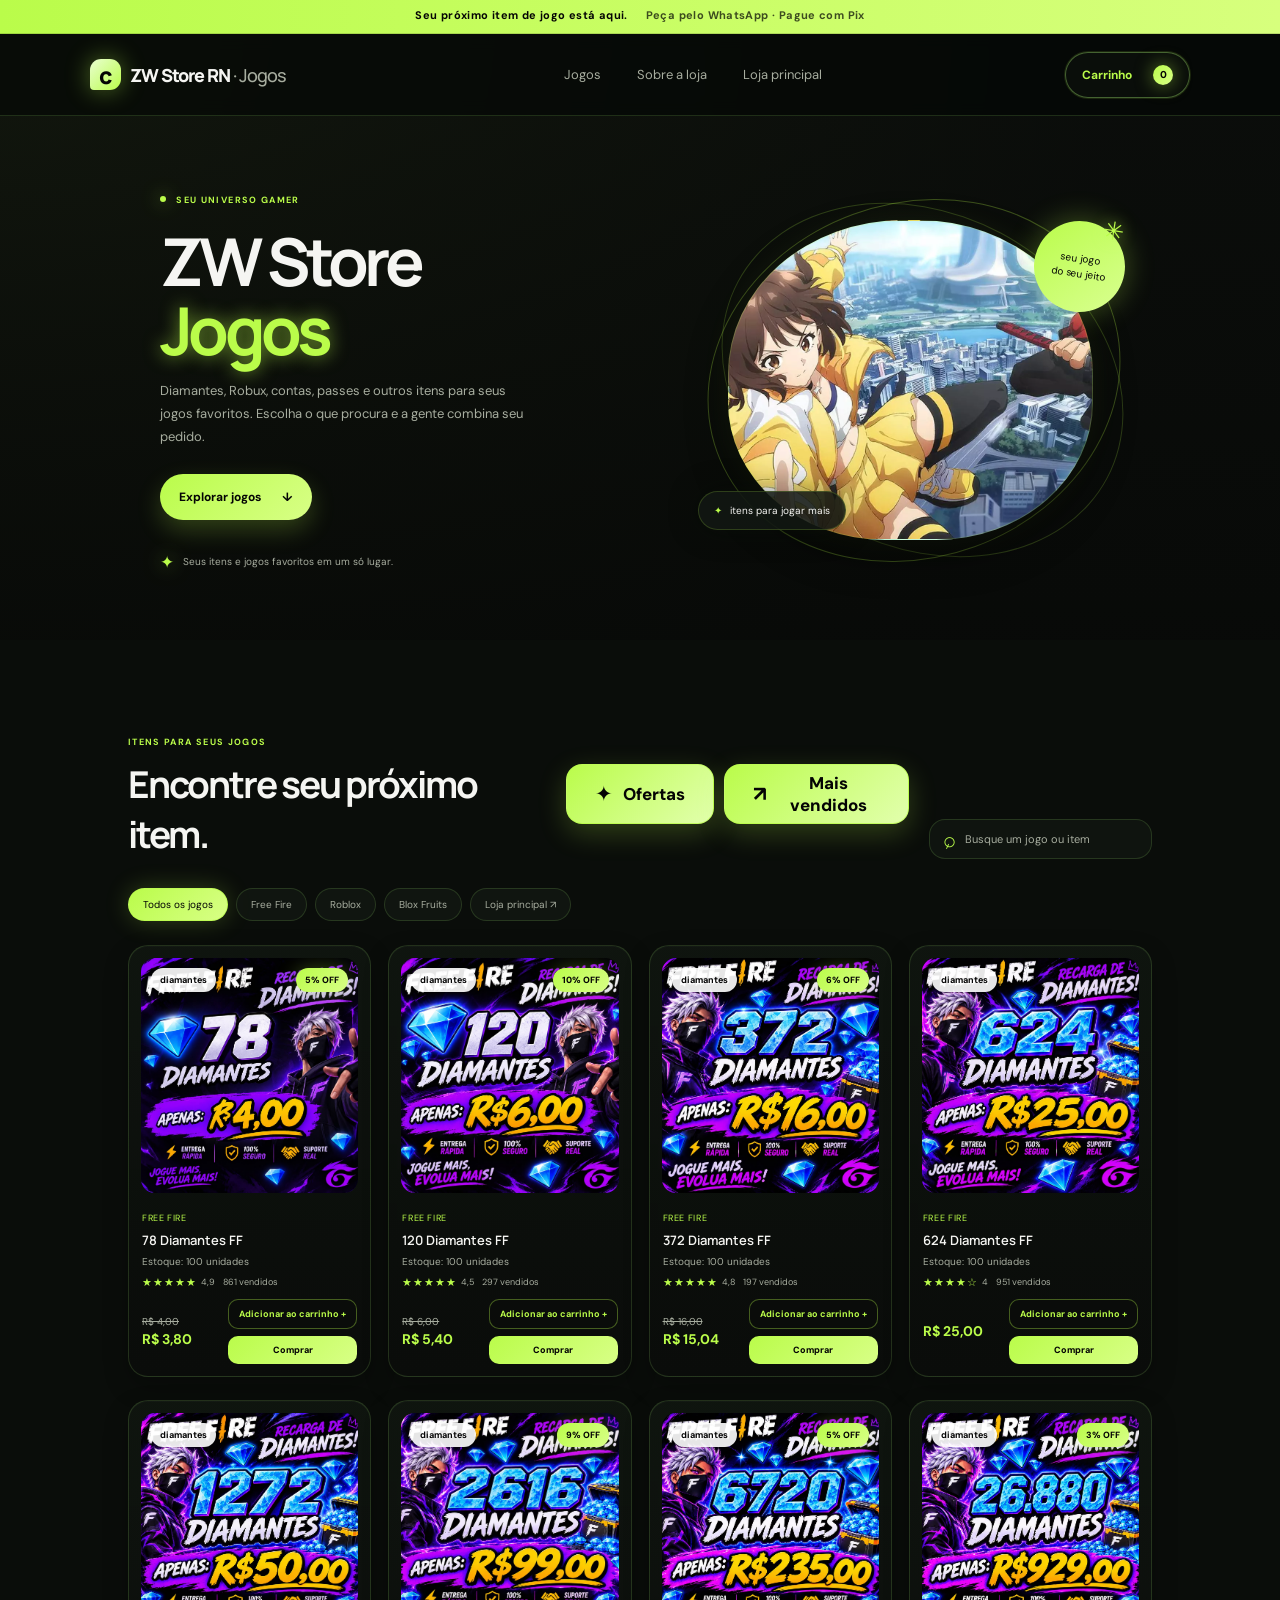
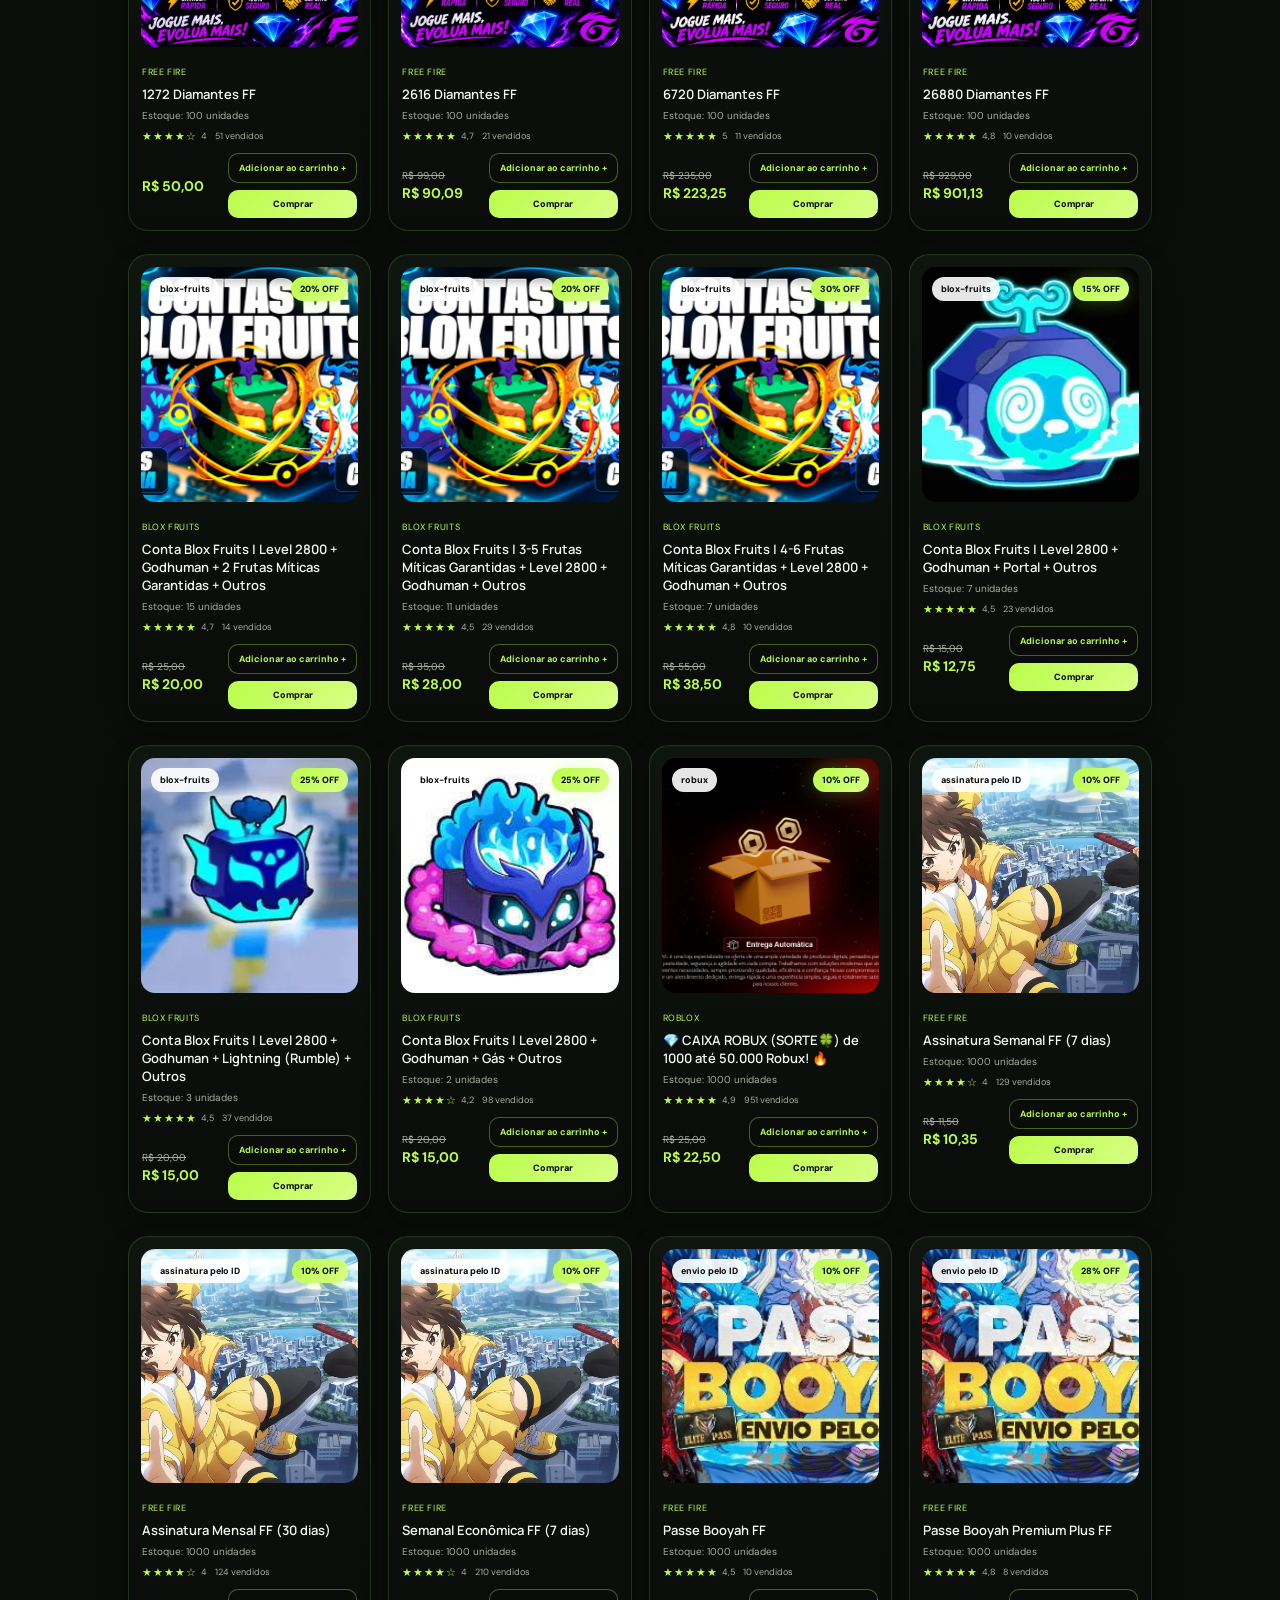
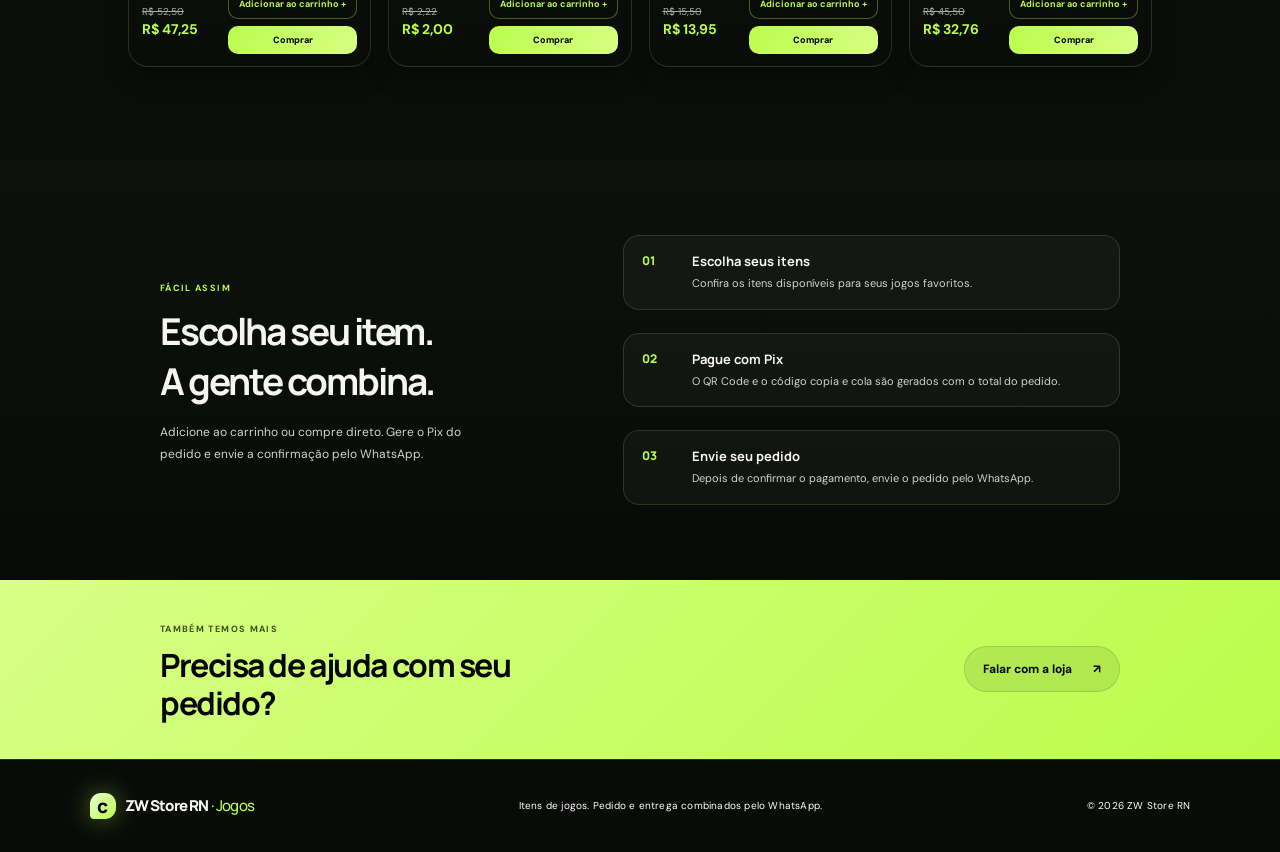
==== jogos.html @ 452bcd81 "atualizacao_2.1" ====
<!doctype html>
<html lang="pt-BR">
  <head>
    <meta charset="UTF-8" />
    <meta name="viewport" content="width=device-width, initial-scale=1.0" />
    <meta
      name="description"
      content="Jogos na ZW Store RN: diamantes, Robux, contas e passes. Peça pelo WhatsApp e pague com Pix."
    />
    <meta name="theme-color" content="#050505" />
    <title>Jogos — ZW Store RN</title>
    <link rel="preconnect" href="https://fonts.googleapis.com" />
    <link rel="preconnect" href="https://fonts.gstatic.com" crossorigin />
    <link
      href="https://fonts.googleapis.com/css2?family=DM+Sans:wght@400;500;600;700&family=Manrope:wght@400;500;600;700;800&display=swap"
      rel="stylesheet"
    />
    <link rel="stylesheet" href="style.css" />
    <script src="app.js" defer></script>
  </head>
  <body data-catalog="games">
    <div class="announcement">
      <span>Seu próximo item de jogo está aqui.</span>
      <span class="announcement-detail">Peça pelo WhatsApp · Pague com Pix</span>
    </div>

    <header class="site-header">
      <a class="brand" href="./index.html" aria-label="ZW Store RN — loja principal">
        <span class="brand-icon" aria-hidden="true">c</span>
        <span class="brand-name">ZW Store RN <span>· Jogos</span></span>
      </a>
      <nav class="main-nav" aria-label="Navegação principal">
        <a href="#produtos">Jogos</a>
        <a href="#sobre">Sobre a loja</a>
        <a href="./index.html">Loja principal</a>
      </nav>
      <button class="header-cta cart-trigger" id="cart-open" type="button" aria-haspopup="dialog" aria-controls="cart-dialog">
        Carrinho <span class="cart-count" id="cart-count">0</span>
      </button>
    </header>

    <main>
      <section class="hero" aria-labelledby="hero-title">
        <div class="hero-copy">
          <span class="eyebrow"><span class="eyebrow-dot"></span> SEU UNIVERSO GAMER</span>
          <h1 id="hero-title">ZW Store<br /><span>Jogos</span></h1>
          <p>Diamantes, Robux, contas, passes e outros itens para seus jogos favoritos. Escolha o que procura e a gente combina seu pedido.</p>
          <a class="primary-button" href="#produtos">Explorar jogos <span aria-hidden="true">↓</span></a>
          <div class="hero-note">
            <span class="note-icon" aria-hidden="true">✦</span>
            <span>Seus itens e jogos favoritos em um só lugar.</span>
          </div>
        </div>
        <div class="hero-art" aria-label="Destaque da loja de jogos">
          <div class="hero-orbit orbit-one"></div>
          <div class="hero-orbit orbit-two"></div>
          <div class="hero-photo"></div>
          <div class="hero-sticker"><span>seu jogo<br />do seu jeito</span><b>✳</b></div>
          <div class="hero-tag"><span>✦</span> itens para jogar mais</div>
        </div>
      </section>

      <section class="catalog section-wrap" id="produtos" aria-labelledby="catalog-title">
        <div class="section-heading">
          <div class="catalog-title-group">
            <div class="catalog-title-copy">
              <span class="eyebrow">ITENS PARA SEUS JOGOS</span>
              <h2 id="catalog-title">Encontre seu próximo item.</h2>
            </div>
            <div class="catalog-feature-buttons">
              <button class="offers-feature-button" id="offers-feature-button" type="button" data-category="Ofertas" aria-pressed="false">
                <span aria-hidden="true">✦</span> Ofertas
              </button>
              <button class="offers-feature-button" id="bestsellers-feature-button" type="button" data-category="Mais vendidos" aria-pressed="false">
                <span aria-hidden="true">↗</span> Mais vendidos
              </button>
            </div>
          </div>
          <label class="search-box">
            <span aria-hidden="true">⌕</span>
            <input id="search" type="search" placeholder="Busque um jogo ou item" aria-label="Buscar itens de jogos" />
          </label>
        </div>

        <div class="category-list" role="group" aria-label="Catálogo de jogos">
          <button class="category-chip active" type="button" data-category="Todos" aria-pressed="true">Todos os jogos</button>
          <button class="category-chip" type="button" data-category="Free Fire" aria-pressed="false">Free Fire</button>
          <button class="category-chip" type="button" data-category="Roblox" aria-pressed="false">Roblox</button>
          <button class="category-chip" type="button" data-category="Blox Fruits" aria-pressed="false">Blox Fruits</button>
          <a class="category-chip" href="./index.html">Loja principal ↗</a>
        </div>

        <div class="product-grid" id="product-grid" aria-live="polite"></div>
        <p class="empty-state" id="empty-state" hidden>Nenhum item encontrado. Tente outra busca.</p>
      </section>

      <div class="product-detail-backdrop" id="product-detail-backdrop" hidden>
        <section class="product-detail-dialog" id="product-detail-dialog" role="dialog" aria-modal="true" aria-labelledby="product-detail-title">
          <button class="product-detail-close" id="product-detail-close" type="button" aria-label="Fechar detalhes do produto">×</button>
          <img class="product-detail-image" id="product-detail-image" alt="" />
          <div class="product-detail-content">
            <span class="product-category" id="product-detail-category"></span>
            <h2 id="product-detail-title"></h2>
            <div class="product-detail-price" id="product-detail-price"></div>
            <p class="product-detail-description" id="product-detail-description"></p>
            <div class="product-detail-stats">
              <div>
                <span class="product-detail-stat-label">Avaliação</span>
                <div class="product-detail-rating">
                  <span class="product-detail-stars" id="product-detail-stars" aria-hidden="true"></span>
                  <span id="product-detail-rating"></span>
                </div>
              </div>
              <div>
                <span class="product-detail-stat-label">Comprados</span>
                <strong id="product-detail-purchases"></strong>
              </div>
            </div>
            <section class="product-reviews" aria-labelledby="product-reviews-title">
              <h3 id="product-reviews-title">Avaliações deste produto</h3>
              <div class="reviews-list" id="product-reviews-list" aria-live="polite">
                <p class="reviews-empty" id="product-reviews-empty">Carregando avaliações...</p>
              </div>
              <div class="reviews-import">
                <label class="reviews-import-button" for="approved-reviews-file">Carregar avaliações aprovadas</label>
                <input id="approved-reviews-file" type="file" accept=".json,application/json" />
                <p class="reviews-import-status" id="reviews-import-status" role="status"></p>
              </div>
              <form class="review-form" id="review-form">
                <h3>Avalie este produto</h3>
                <p>Ao enviar, seu aplicativo de e-mail abrirá com a avaliação pronta para macedo.samuel@escolar.ifrn.edu.br. Se não abrir, você poderá compor a mensagem pelo Gmail no navegador. Revise e confirme o envio; seu e-mail não será publicado nas avaliações.</p>
                <div class="review-form-fields">
                  <label for="review-name">Seu nome</label>
                  <input id="review-name" name="name" type="text" maxlength="50" autocomplete="name" required />
                  <label for="review-email">Seu e-mail</label>
                  <input id="review-email" name="email" type="email" maxlength="254" autocomplete="email" required />
                  <label for="review-rating">Sua nota</label>
                  <select id="review-rating" name="rating" required>
                    <option value="">Escolha de 1 a 5 estrelas</option>
                    <option value="5">★★★★★ — 5 estrelas</option>
                    <option value="4">★★★★☆ — 4 estrelas</option>
                    <option value="3">★★★☆☆ — 3 estrelas</option>
                    <option value="2">★★☆☆☆ — 2 estrelas</option>
                    <option value="1">★☆☆☆☆ — 1 estrela</option>
                  </select>
                  <label for="review-message">Comentário</label>
                  <textarea id="review-message" name="message" rows="3" maxlength="500" required></textarea>
                </div>
                <button class="checkout-button review-submit" type="submit">Enviar avaliação por e-mail</button>
                <a class="review-email-fallback" id="review-email-fallback" target="_blank" rel="noopener noreferrer" hidden>Se o app não abrir, compor pelo Gmail no navegador</a>
                <p class="review-status" id="review-status" role="status"></p>
              </form>
            </section>
            <div class="product-detail-actions">
              <button class="order-button" id="product-detail-add" type="button">Adicionar ao carrinho</button>
              <button class="direct-buy-button" id="product-detail-buy" type="button">Comprar</button>
            </div>
          </div>
        </section>
      </div>

      <div class="cart-backdrop" id="cart-backdrop" hidden>
        <section class="cart-dialog" id="cart-dialog" role="dialog" aria-modal="true" aria-labelledby="cart-title">
          <div class="cart-heading">
            <div>
              <span class="eyebrow">SEUS ITENS DE JOGO</span>
              <h2 id="cart-title">Meu carrinho</h2>
            </div>
            <button class="cart-close" id="cart-close" type="button" aria-label="Fechar carrinho">×</button>
          </div>
          <div class="cart-items" id="cart-items" aria-live="polite"></div>
          <p class="cart-empty" id="cart-empty">Seu carrinho ainda está vazio. Escolha seus itens favoritos!</p>
          <div class="cart-summary" id="cart-summary" hidden>
            <div class="cart-total"><span>Subtotal</span><strong id="cart-subtotal"></strong></div>
            <div class="cart-discount" id="cart-discount-row" hidden><span>Descontos nos produtos</span><strong id="cart-discount"></strong></div>
            <div class="cart-discount" id="cart-volume-discount-row" hidden><span id="cart-volume-discount-label"></span><strong id="cart-volume-discount"></strong></div>
            <div class="cart-total"><span>Total dos produtos</span><strong id="cart-total"></strong></div>
            <p class="cart-promotion-hint" id="cart-discount-hint" hidden></p>
            <p>Entrega ou envio combinados pelo WhatsApp.</p>
            <button class="checkout-button" id="checkout-button" type="button">Gerar Pix para pagar</button>
            <section class="payment-details" id="payment-details" aria-labelledby="payment-title" hidden>
              <h3 id="payment-title">Pague com Pix</h3>
              <strong class="pix-amount" id="pix-amount"></strong>
              <p>Escaneie o QR Code no aplicativo do seu banco ou copie o código Pix. O valor corresponde ao total do pedido.</p>
              <img class="pix-qr-code" id="pix-qr-code" alt="" width="240" height="240" />
              <label class="pix-code-label" for="pix-code">Código Pix copia e cola</label>
              <textarea id="pix-code" class="pix-code" readonly rows="4" aria-label="Código Pix copia e cola"></textarea>
              <button class="copy-pix-button" id="copy-pix-button" type="button">Copiar código Pix</button>
              <p class="payment-notice" id="payment-notice" role="status"></p>
              <button class="send-order-button" id="send-order-button" type="button" hidden>Já paguei — enviar pedido pelo WhatsApp</button>
            </section>
          </div>
        </section>
      </div>

      <section class="how-it-works" id="sobre">
        <div class="how-copy">
          <span class="eyebrow">FÁCIL ASSIM</span>
          <h2>Escolha seu item.<br />A gente combina.</h2>
          <p>Adicione ao carrinho ou compre direto. Gere o Pix do pedido e envie a confirmação pelo WhatsApp.</p>
        </div>
        <div class="steps">
          <article class="step"><span class="step-number">01</span><div><h3>Escolha seus itens</h3><p>Confira os itens disponíveis para seus jogos favoritos.</p></div></article>
          <article class="step"><span class="step-number">02</span><div><h3>Pague com Pix</h3><p>O QR Code e o código copia e cola são gerados com o total do pedido.</p></div></article>
          <article class="step"><span class="step-number">03</span><div><h3>Envie seu pedido</h3><p>Depois de confirmar o pagamento, envie o pedido pelo WhatsApp.</p></div></article>
        </div>
      </section>

      <section class="closing-banner">
        <div>
          <span class="eyebrow">TAMBÉM TEMOS MAIS</span>
          <h2>Precisa de ajuda com seu pedido?</h2>
        </div>
        <a class="light-button" id="contact-link" href="#produtos">Falar com a loja <span aria-hidden="true">↗</span></a>
      </section>
    </main>

    <footer class="site-footer">
      <a class="brand footer-brand" href="./index.html" aria-label="ZW Store RN — loja principal">
        <span class="brand-icon" aria-hidden="true">c</span>
        <span class="brand-name">ZW Store RN <span>· Jogos</span></span>
      </a>
      <p>Itens de jogos. Pedido e entrega combinados pelo WhatsApp.</p>
      <span class="copyright">© <span id="year"></span> ZW Store RN</span>
    </footer>
    <div class="setup-notice" id="setup-notice" role="status" hidden></div>
    <script src="comments.js" defer></script>
  </body>
</html>
---- style.css ----
:root {
  color-scheme: dark;
  --bg: #050505;
  --bg-soft: #101410;
  --panel: #111711;
  --panel-2: #171d18;
  --panel-3: #0d120e;
  --card: #121713;
  --card-strong: #101510;
  --line: rgba(177, 255, 120, 0.15);
  --line-strong: rgba(177, 255, 120, 0.35);
  --white: #f5f5f2;
  --muted: #a7ad9f;
  --green: #bafc4a;
  --green-strong: #9af51b;
  --green-soft: #e9ffd0;
  --green-deep: #0f1f12;
  --shadow: rgba(10, 20, 10, 0.72);
  --black: #040404;
  --orange: #c6ff72;
  font-family: "DM Sans", sans-serif;
  font-synthesis: none;
  text-rendering: optimizeLegibility;
}

* { box-sizing: border-box; }
html { scroll-behavior: smooth; }
body {
  margin: 0;
  color: var(--white);
  background:
    radial-gradient(circle at top left, rgba(186, 252, 74, 0.18), transparent 26%),
    radial-gradient(circle at bottom right, rgba(186, 252, 74, 0.08), transparent 30%),
    var(--bg);
}
a { color: inherit; text-decoration: none; }
button, input { font: inherit; }
button, a { -webkit-tap-highlight-color: transparent; }

.announcement {
  min-height: 34px;
  padding: 8px 5.5%;
  display: flex;
  justify-content: center;
  gap: 18px;
  color: var(--black);
  background: linear-gradient(90deg, var(--green) 0%, #d7ff7d 100%);
  font-size: 11px;
  font-weight: 700;
  letter-spacing: .035em;
  box-shadow: inset 0 -1px 0 rgba(0,0,0,0.15);
}
.announcement-detail { color: rgba(0, 0, 0, 0.7); }
.site-header {
  height: 82px;
  padding: 0 7%;
  display: flex;
  align-items: center;
  justify-content: space-between;
  background: rgba(6, 9, 7, 0.9);
  border-bottom: 1px solid var(--line);
  backdrop-filter: blur(8px);
  position: sticky;
  top: 0;
  z-index: 5;
}
.brand { display: inline-flex; align-items: center; gap: 9px; }
.brand-icon {
  width: 31px; height: 31px; display: grid; place-items: center; border-radius: 11px 11px 11px 4px;
  color: var(--black); background: linear-gradient(135deg, var(--green-soft), var(--green));
  font-family: Manrope, sans-serif; font-size: 23px; font-weight: 800;
  box-shadow: 0 0 24px rgba(186, 252, 74, 0.4);
}
.brand-name { font-family: Manrope, sans-serif; font-weight: 800; letter-spacing: -.055em; font-size: 18px; color: var(--white); }
.brand-name span { color: var(--muted); font-weight: 500; }
.main-nav { display: flex; gap: 36px; margin-left: 35px; color: var(--muted); font-size: 13px; }
.main-nav a:hover, .site-footer a:hover { color: var(--green); }
.header-cta, .primary-button, .light-button {
  display: inline-flex; align-items: center; justify-content: center; gap: 21px; border-radius: 999px;
  font-size: 12px; font-weight: 700; transition: transform .2s, box-shadow .2s, background .2s;
}
.header-cta { padding: 12px 16px; color: var(--green); border: 1px solid var(--line-strong); background: rgba(14, 18, 14, 0.7); box-shadow: 0 0 0 1px rgba(186, 252, 74, 0.12); }
.cart-trigger { cursor: pointer; font-family: inherit; }
.cart-count { min-width: 20px; height: 20px; display: inline-grid; place-items: center; padding: 0 5px; border-radius: 50%; color: var(--black); background: linear-gradient(135deg, var(--green), #d8ff86); font-size: 10px; font-weight: 800; box-shadow: 0 0 18px rgba(186, 252, 74, 0.5); }
.header-cta:hover, .light-button:hover { transform: translateY(-2px); }
.hero {
  min-height: 524px; padding: 66px 10% 62px 12.5%; display: grid; grid-template-columns: 1fr 1fr;
  align-items: center; gap: 34px; overflow: hidden; background: linear-gradient(180deg, rgba(12, 15, 12, 0.8), rgba(8, 10, 8, 0.95));
}
.hero-copy { position: relative; z-index: 1; }
.eyebrow { color: var(--green); font-size: 9px; font-weight: 700; letter-spacing: .15em; }
.eyebrow-dot { width: 6px; height: 6px; display: inline-block; margin: 0 7px 1px 0; border-radius: 50%; background: var(--green); box-shadow: 0 0 18px rgba(186, 252, 74, 0.8); }
h1, h2, h3, p { margin-top: 0; }
h1, h2 { font-family: Manrope, sans-serif; }
.hero h1 { margin: 19px 0 14px; font-size: clamp(42px, 5.2vw, 66px); line-height: 1.04; letter-spacing: -.07em; font-weight: 700; }
.hero h1 span { color: var(--green); text-shadow: 0 0 18px rgba(186, 252, 74, 0.6); }
.hero-copy > p { max-width: 380px; margin-bottom: 25px; color: var(--muted); font-size: 13px; line-height: 1.8; }
.primary-button { min-height: 46px; padding: 0 19px; color: var(--black); background: linear-gradient(135deg, var(--green) 0%, #d8ff86 100%); box-shadow: 0 10px 24px rgba(186, 252, 74, 0.22); }
.primary-button:hover { transform: translateY(-2px); box-shadow: 0 16px 28px rgba(186, 252, 74, 0.28); }
.hero-note { display: flex; align-items: center; gap: 9px; margin-top: 31px; color: var(--muted); font-size: 10px; }
.note-icon { color: var(--green); font-size: 17px; filter: drop-shadow(0 0 10px rgba(186, 252, 74, 0.7)); }
.hero-art { position: relative; width: min(100%, 430px); height: 360px; justify-self: center; }
.hero-photo {
  position: absolute; inset: 20px 35px 20px 30px; z-index: 1; border-radius: 48% 48% 43% 43%;
  background: #101410 url("./placagddr3.jpg.jpeg") center / cover;
  box-shadow: 0 15px 40px rgba(0,0,0,0.45), 0 0 28px rgba(186, 252, 74, 0.08);
  border: 1px solid rgba(186, 252, 74, 0.2);
}
body[data-catalog="games"] .hero-photo { background-image: url("./FF.jpg.jpeg"); }
.hero-orbit { position: absolute; border: 1px solid rgba(186, 252, 74, 0.28); border-radius: 50%; transform: rotate(-20deg); }
.orbit-one { inset: 3px 4px 2px 6px; }
.orbit-two { inset: 13px -4px 13px 15px; border-color: rgba(186, 252, 74, 0.2); transform: rotate(28deg); }
.hero-sticker {
  position: absolute; z-index: 2; top: 21px; right: 3px; width: 91px; height: 91px; display: grid; place-content: center;
  border-radius: 50%; color: var(--black); background: linear-gradient(135deg, var(--green), #d9ff91); text-align: center; font-size: 10px; line-height: 1.45; transform: rotate(9deg);
  box-shadow: 0 0 30px rgba(186, 252, 74, 0.32);
}
.hero-sticker b { position: absolute; top: -12px; right: 7px; color: var(--green); font-size: 25px; text-shadow: 0 0 15px rgba(186, 252, 74, 0.6); }
.hero-tag { position: absolute; z-index: 2; bottom: 30px; left: 0; padding: 12px 15px; border-radius: 30px; color: var(--white); background: rgba(18, 23, 19, 0.88); border: 1px solid rgba(186, 252, 74, 0.18); box-shadow: 0 0 30px rgba(7, 12, 7, 0.42); font-size: 10px; }
.hero-tag span { margin-right: 5px; color: var(--green); }
.section-wrap { padding: 89px 10% 93px; background: #0a0d0a; }
.section-heading { display: flex; align-items: end; justify-content: space-between; gap: 20px; }
.catalog-title-group { display: flex; align-items: center; gap: 24px; }
.catalog-feature-buttons { display: flex; align-items: center; gap: 10px; }
.catalog-title-copy { min-width: 0; }
.offers-feature-button { min-height: 60px; padding: 0 28px; display: inline-flex; align-items: center; justify-content: center; gap: 10px; border: 1px solid rgba(186, 252, 74, 0.65); border-radius: 16px; color: var(--black); background: linear-gradient(135deg, var(--green), #e2ffad); box-shadow: 0 9px 28px rgba(186, 252, 74, 0.22); font-size: 17px; font-weight: 800; cursor: pointer; transition: transform .2s, box-shadow .2s, background .2s; }
.offers-feature-button:hover, .offers-feature-button.active { transform: translateY(-2px); background: linear-gradient(135deg, #d8ff86, var(--green)); box-shadow: 0 12px 34px rgba(186, 252, 74, 0.34); }
.offers-feature-button > span { font-size: 21px; }
.section-heading h2, .how-copy h2 { margin: 9px 0 0; font-size: clamp(27px, 3.2vw, 37px); letter-spacing: -.055em; }
.search-box { width: 232px; height: 40px; display: flex; align-items: center; gap: 8px; padding: 0 12px; border: 1px solid var(--line); border-radius: 16px; color: var(--muted); background: rgba(17, 23, 17, 0.8); }
.search-box > span { font-size: 22px; transform: rotate(-20deg); color: var(--green); }
.search-box input { width: 100%; border: 0; outline: 0; color: var(--white); background: transparent; font-size: 11px; }
.search-box input::placeholder { color: var(--muted); }
.category-list { display: flex; flex-wrap: wrap; gap: 8px; margin: 29px 0 24px; }
.category-chip { padding: 9px 14px; border: 1px solid var(--line); border-radius: 999px; color: var(--muted); background: rgba(17, 23, 17, 0.9); font-size: 10px; cursor: pointer; transition: .2s; }
.category-chip:hover { border-color: rgba(186, 252, 74, 0.5); color: var(--green); }
.category-chip.active { border-color: rgba(186, 252, 74, 0.7); color: var(--black); background: linear-gradient(135deg, var(--green), #d8ff86); box-shadow: 0 0 24px rgba(186, 252, 74, 0.22); }
.product-grid { display: grid; grid-template-columns: repeat(4, minmax(0, 1fr)); gap: 23px 17px; }
.product-card { min-width: 0; background: linear-gradient(180deg, rgba(17, 23, 17, 0.8), rgba(10, 12, 10, 1)); border: 1px solid var(--line); border-radius: 20px; padding: 12px; box-shadow: inset 0 1px 0 rgba(255,255,255,0.02), 0 10px 24px rgba(0,0,0,0.25); }
.product-image { position: relative; aspect-ratio: 1 / 1.08; overflow: hidden; border-radius: 14px; background: #111711; }
.product-image img { width: 100%; height: 100%; display: block; object-fit: cover; transition: transform .35s; }
.product-card:hover .product-image img { transform: scale(1.045); }
.product-detail-trigger { position: absolute; inset: 0; width: 100%; height: 100%; padding: 0; border: 0; background: transparent; cursor: pointer; }
.product-detail-trigger img { width: 100%; height: 100%; display: block; object-fit: cover; transition: transform .35s; }
.product-detail-trigger:hover img { transform: scale(1.045); }
.product-label { position: absolute; top: 10px; left: 10px; padding: 6px 9px; border-radius: 20px; color: var(--black); background: rgba(255,255,255,0.9); font-size: 9px; font-weight: 700; }
.product-discount-badge { position: absolute; top: 10px; right: 10px; padding: 6px 9px; border-radius: 20px; color: var(--black); background: linear-gradient(135deg, var(--green), #d8ff86); font-size: 9px; font-weight: 800; box-shadow: 0 0 20px rgba(186, 252, 74, 0.3); }
.product-details { padding: 12px 1px 0; }
.product-category { color: var(--green); font-size: 9px; letter-spacing: .07em; text-transform: uppercase; }
.product-title { margin: 5px 0 9px; font-family: Manrope, sans-serif; font-size: 13px; font-weight: 600; color: var(--white); }
.product-detail-title-trigger { padding: 0; border: 0; color: inherit; background: transparent; font: inherit; text-align: left; cursor: pointer; }
.product-detail-title-trigger:hover { color: var(--green); }
.product-stock { margin: -3px 0 10px; color: var(--muted); font-size: 10px; }
.product-stock-empty { color: #ff9f7a; font-weight: 700; }
.product-social-proof { display: flex; flex-wrap: wrap; align-items: center; gap: 8px; margin: -3px 0 10px; color: var(--muted); font-size: 9px; }
.product-card-rating { display: inline-flex; align-items: center; gap: 4px; }
.product-card-stars { color: var(--green); font-size: 11px; letter-spacing: 1px; white-space: nowrap; }
.product-card-purchases { white-space: nowrap; }
.product-bottom { display: flex; justify-content: space-between; align-items: center; gap: 8px; }
.product-pricing { display: grid; gap: 2px; }
.product-price { color: var(--green); font-size: 14px; font-weight: 700; }
.product-original-price { color: var(--muted); font-size: 10px; text-decoration: line-through; }
.product-actions { display: grid; gap: 7px; }
.order-button { padding: 8px 10px; border: 1px solid rgba(186, 252, 74, 0.34); border-radius: 10px; color: var(--green); background: rgba(11, 13, 11, 0.8); font-size: 9px; font-weight: 700; cursor: pointer; }
.order-button:hover { color: var(--black); background: linear-gradient(135deg, var(--green), #d8ff86); border-color: transparent; box-shadow: 0 0 20px rgba(186, 252, 74, 0.24); }
.order-button:disabled { cursor: not-allowed; }
.order-button.out-of-stock { border-color: rgba(255,255,255,0.08); color: #c8d4c4; background: rgba(255,255,255,0.02); }
.direct-buy-button { padding: 8px 10px; border: 0; border-radius: 10px; color: var(--black); background: linear-gradient(135deg, var(--green), #d8ff86); font-size: 9px; font-weight: 800; cursor: pointer; }
.direct-buy-button:hover { box-shadow: 0 0 20px rgba(186, 252, 74, 0.3); }
.direct-buy-button:disabled { cursor: not-allowed; opacity: .55; }
.cart-added-animation { position: fixed; z-index: 20; left: 50%; bottom: 22px; display: inline-flex; align-items: center; gap: 9px; max-width: calc(100vw - 28px); padding: 12px 17px; border: 1px solid rgba(186, 252, 74, .34); border-radius: 999px; color: var(--white); background: rgba(17, 23, 17, .58); box-shadow: 0 8px 28px rgba(186, 252, 74, .11); backdrop-filter: blur(10px); -webkit-backdrop-filter: blur(10px); font-size: 12px; font-weight: 800; white-space: nowrap; pointer-events: none; transform: translate(-50%, 0); transition: transform 1.2s cubic-bezier(.22, .72, .24, 1), opacity .18s ease 1.02s; }
.cart-added-animation > span { display: grid; width: 20px; height: 20px; place-items: center; border-radius: 50%; color: var(--black); background: rgba(186, 252, 74, .70); font-size: 12px; }
.cart-added-animation.is-flying { opacity: 0; transform: translate(calc(-50% + var(--cart-fly-x)), var(--cart-fly-y)) scale(.72); }
.cart-backdrop { position: fixed; inset: 0; z-index: 10; display: flex; justify-content: flex-end; background: rgba(0,0,0,0.7); }
.cart-backdrop[hidden] { display: none; }
.cart-dialog { width: min(100%, 470px); height: 100%; display: flex; flex-direction: column; padding: 29px; overflow-y: auto; background: #0b0f0c; box-shadow: -15px 0 45px rgba(0,0,0,0.7); border-left: 1px solid var(--line); }
.cart-heading { display: flex; align-items: center; justify-content: space-between; padding-bottom: 22px; border-bottom: 1px solid var(--line); }
.cart-heading h2 { margin: 6px 0 0; font-size: 27px; letter-spacing: -.05em; color: var(--white); }
.cart-close { width: 36px; height: 36px; border: 1px solid var(--line); border-radius: 50%; color: var(--white); background: rgba(255,255,255,0.03); font-size: 25px; line-height: 1; cursor: pointer; }
.cart-items { display: grid; align-content: start; max-height: min(45vh, 500px); overflow-y: auto; overscroll-behavior: contain; }
.cart-item { display: grid; grid-template-columns: 67px minmax(0, 1fr) auto; gap: 13px; align-items: center; padding: 18px 0; border-bottom: 1px solid var(--line); }
.cart-item > img { width: 67px; height: 75px; border-radius: 12px; object-fit: cover; background: #111711; border: 1px solid rgba(186, 252, 74, 0.12); }
.cart-item-info { min-width: 0; }
.cart-item-info h3 { margin: 0 0 4px; font-family: Manrope, sans-serif; font-size: 12px; color: var(--white); }
.cart-item-info > span { color: var(--muted); font-size: 10px; }
.cart-line-total { align-self: start; padding-top: 2px; color: var(--green); font-size: 11px; }
.quantity-controls { display: flex; align-items: center; gap: 10px; margin-top: 10px; font-size: 11px; }
.quantity-controls button { width: 25px; height: 25px; border: 1px solid var(--line); border-radius: 8px; color: var(--green); background: rgba(255,255,255,0.02); cursor: pointer; }
.quantity-controls .remove-item { width: auto; border: 0; color: #ffb28f; font-size: 10px; }
.cart-empty { margin: auto 0; padding: 45px 20px; color: var(--muted); text-align: center; font-size: 13px; line-height: 1.7; }
.cart-summary { margin-top: auto; padding-top: 22px; border-top: 1px solid var(--line); }
.cart-summary[hidden] { display: none; }
.cart-total { display: flex; justify-content: space-between; font-size: 13px; }
.cart-total strong { color: var(--green); font-size: 16px; }
.cart-discount { display: flex; justify-content: space-between; margin-top: 8px; color: #d7ff7d; font-size: 12px; }
.cart-discount[hidden] { display: none; }
.cart-discount strong { font-size: 13px; }
.cart-summary > p { margin: 8px 0 18px; color: var(--muted); font-size: 10px; }
.checkout-button { width: 100%; min-height: 48px; display: flex; align-items: center; justify-content: center; gap: 12px; border: 0; border-radius: 14px; color: var(--black); background: linear-gradient(135deg, var(--green), #d8ff86); font-size: 12px; font-weight: 700; cursor: pointer; box-shadow: 0 12px 30px rgba(186, 252, 74, 0.24); }
.checkout-button:hover { box-shadow: 0 16px 36px rgba(186, 252, 74, 0.28); }
.empty-state { padding: 36px 0; color: var(--muted); text-align: center; font-size: 13px; }
.how-it-works { padding: 75px 12.5%; display: grid; grid-template-columns: .85fr 1.15fr; align-items: center; gap: 10%; background: linear-gradient(180deg, rgba(13,17,13,1), rgba(8,10,8,1)); }
.how-copy h2 { margin: 10px 0 15px; }
.how-copy > p { max-width: 330px; margin-bottom: 0; color: var(--muted); font-size: 12px; line-height: 1.85; }
.steps { display: grid; gap: 23px; }
.step { display: grid; grid-template-columns: 35px 1fr; gap: 15px; align-items: start; padding: 16px 18px; background: rgba(255,255,255,0.02); border: 1px solid var(--line); border-radius: 16px; }
.step-number { color: var(--green); font-family: Manrope, sans-serif; font-size: 12px; font-weight: 800; }
.step h3 { margin: 0 0 5px; font-family: Manrope, sans-serif; font-size: 13px; color: var(--white); }
.step p { margin: 0; color: var(--muted); font-size: 11px; line-height: 1.6; }
.closing-banner { min-height: 166px; padding: 36px 12.5%; display: flex; align-items: center; justify-content: space-between; gap: 24px; color: var(--black); background: linear-gradient(135deg, #d8ff86 0%, var(--green) 100%); }
.closing-banner .eyebrow { color: rgba(0,0,0,0.7); }
.closing-banner h2 { max-width: 420px; margin: 9px 0 0; font-size: clamp(23px, 3vw, 32px); line-height: 1.2; letter-spacing: -.045em; color: var(--black); }
.light-button { padding: 14px 18px; color: var(--black); background: rgba(0,0,0,0.08); border: 1px solid rgba(0,0,0,0.12); white-space: nowrap; }
.site-footer { min-height: 93px; padding: 22px 7%; display: flex; align-items: center; justify-content: space-between; gap: 15px; color: #fff; background: #090b09; border-top: 1px solid var(--line); }
.footer-brand .brand-icon { width: 26px; height: 26px; font-size: 19px; }
.footer-brand .brand-name { font-size: 15px; }
.footer-brand .brand-name span { color: var(--green); }
.site-footer p, .copyright { margin: 0; color: #fff; font-size: 10px; letter-spacing: 0.02em; }
.setup-notice { position: fixed; right: 16px; bottom: 16px; z-index: 5; max-width: 360px; padding: 14px 16px; border: 1px solid rgba(186, 252, 74, 0.28); border-radius: 12px; color: var(--white); background: rgba(20, 26, 20, 0.96); box-shadow: 0 8px 24px rgba(0,0,0,0.5); font-size: 12px; line-height: 1.5; }

@media (min-width: 1400px) {
  .hero { padding-right: max(10%, calc((100% - 1120px) / 2)); padding-left: max(12.5%, calc((100% - 1060px) / 2)); }
  .section-wrap { padding-right: max(10%, calc((100% - 1120px) / 2)); padding-left: max(10%, calc((100% - 1120px) / 2)); }
}
@media (max-width: 800px) {
  .site-header { height: 70px; padding: 0 5%; }
  .hero { padding: 58px 7% 48px; grid-template-columns: 1.1fr .9fr; gap: 10px; }
  .hero-art { height: 300px; }
  .hero-photo { inset: 22px 24px; }
  .section-wrap { padding: 70px 7%; }
  .product-grid { grid-template-columns: repeat(2, minmax(0, 1fr)); gap: 23px 14px; }
  .how-it-works { padding: 64px 8%; gap: 7%; }
  .closing-banner { padding: 34px 8%; }
}
@media (max-width: 560px) {
  .announcement { font-size: 9px; }
  .announcement-detail, .main-nav { display: none; }
  .site-header { height: 65px; }
  .header-cta { padding: 10px 12px; font-size: 10px; }
  .cart-dialog { padding: 23px 18px; }
  .cart-item { grid-template-columns: 56px minmax(0, 1fr) auto; gap: 10px; }
  .cart-item > img { width: 56px; height: 64px; }
  .hero { min-height: 0; padding: 47px 7% 40px; grid-template-columns: 1fr; gap: 18px; }
  .hero h1 { font-size: 51px; }
  .hero-copy > p { max-width: 340px; font-size: 12px; }
  .hero-note { margin-top: 22px; }
  .hero-art { width: min(88%, 330px); height: 275px; margin: 0 auto; }
  .hero-sticker { width: 78px; height: 78px; font-size: 9px; }
  .section-wrap { padding: 57px 6% 65px; }
  .section-heading { align-items: start; flex-direction: column; }
  .catalog-title-group { width: 100%; flex-wrap: wrap; justify-content: space-between; gap: 14px 10px; }
  .catalog-feature-buttons { width: 100%; justify-content: flex-start; gap: 8px; }
  .offers-feature-button { min-height: 48px; padding: 0 14px; border-radius: 13px; font-size: 12px; }
  .offers-feature-button > span { font-size: 16px; }
  .search-box { width: 100%; }
  .category-list { gap: 7px; margin: 22px 0 18px; }
  .category-chip { padding: 8px 11px; font-size: 9px; }
  .product-grid { gap: 20px 11px; }
  .product-title { min-height: 31px; font-size: 12px; }
  .product-bottom { align-items: start; flex-direction: column; }
  .product-image { aspect-ratio: 1 / 1.04; }
  .how-it-works { padding: 53px 8%; grid-template-columns: 1fr; gap: 34px; }
  .steps { gap: 20px; }
  .closing-banner { padding: 36px 8%; align-items: start; flex-direction: column; }
  .site-footer { padding: 22px 6%; flex-wrap: wrap; }
  .site-footer p { order: 3; width: 100%; }
  .copyright { margin-left: auto; }
}

/*
  Legacy duplicate rules below were overriding the premium theme.
*/
/*(--line); }.cart-heading h2 { margin: 6px 0 0; font-size: 27px; letter-spacing: -.05em; }
.cart-close { width: 36px; height: 36px; border: 1px solid var(--line); border-radius: 50%; color: var(--ink); background: white; font-size: 25px; line-height: 1; cursor: pointer; }
.cart-items { display: grid; }
.cart-item { display: grid; grid-template-columns: 67px minmax(0, 1fr) auto; gap: 13px; align-items: center; padding: 18px 0; border-bottom: 1px solid var(--line); }
.cart-item > img { width: 67px; height: 75px; border-radius: 4px; object-fit: cover; background: #efefe8; }
.cart-item-info { min-width: 0; }
.cart-item-info h3 { margin: 0 0 4px; font-family: Manrope, sans-serif; font-size: 12px; }
.cart-item-info > span { color: var(--muted); font-size: 10px; }
.cart-line-total { align-self: start; padding-top: 2px; color: var(--green); font-size: 11px; }
.quantity-controls { display: flex; align-items: center; gap: 10px; margin-top: 10px; font-size: 11px; }
.quantity-controls button { width: 25px; height: 25px; border: 1px solid var(--line); border-radius: 4px; color: var(--green); background: white; cursor: pointer; }
.quantity-controls .remove-item { width: auto; border: 0; color: #9a6a57; font-size: 10px; }
.cart-empty { margin: auto 0; padding: 45px 20px; color: var(--muted); text-align: center; font-size: 13px; line-height: 1.7; }
.cart-summary { margin-top: auto; padding-top: 22px; border-top: 1px solid var(--line); }
.cart-summary[hidden] { display: none; }
.cart-total { display: flex; justify-content: space-between; font-size: 13px; }
.cart-total strong { color: var(--green); font-size: 16px; }
.cart-discount { display: flex; justify-content: space-between; margin-top: 8px; color: #738967; font-size: 12px; }
.cart-discount[hidden] { display: none; }
.cart-discount strong { font-size: 13px; }
.cart-summary > p { margin: 8px 0 18px; color: var(--muted); font-size: 10px; }
.checkout-button { width: 100%; min-height: 48px; display: flex; align-items: center; justify-content: center; gap: 12px; border: 0; border-radius: 4px; color: white; background: var(--green); font-size: 12px; font-weight: 700; cursor: pointer; }
.checkout-button:hover { background: var(--green-dark); }
.empty-state { padding: 36px 0; color: var(--muted); text-align: center; font-size: 13px; }
.how-it-works { padding: 75px 12.5%; display: grid; grid-template-columns: .85fr 1.15fr; align-items: center; gap: 10%; background: #f3f5ec; }
.how-copy h2 { margin: 10px 0 15px; }
.how-copy > p { max-width: 330px; margin-bottom: 0; color: #778075; font-size: 12px; line-height: 1.85; }
.steps { display: grid; gap: 23px; }
.step { display: grid; grid-template-columns: 35px 1fr; gap: 15px; align-items: start; }
.step-number { color: #90a37d; font-family: Manrope, sans-serif; font-size: 12px; font-weight: 800; }
.step h3 { margin: 0 0 5px; font-family: Manrope, sans-serif; font-size: 13px; }
.step p { margin: 0; color: #828980; font-size: 11px; line-height: 1.6; }
.closing-banner { min-height: 166px; padding: 36px 12.5%; display: flex; align-items: center; justify-content: space-between; gap: 24px; color: white; background: var(--green); }
.closing-banner .eyebrow { color: #c3d0bd; }
.closing-banner h2 { max-width: 420px; margin: 9px 0 0; font-size: clamp(23px, 3vw, 32px); line-height: 1.2; letter-spacing: -.045em; }
.light-button { padding: 14px 18px; color: var(--green); background: #f7f5ef; white-space: nowrap; }
.site-footer { min-height: 93px; padding: 22px 7%; display: flex; align-items: center; justify-content: space-between; gap: 15px; }
.footer-brand .brand-icon { width: 26px; height: 26px; font-size: 19px; }
.footer-brand .brand-name { font-size: 15px; }
.site-footer p, .copyright { margin: 0; color: #8b9087; font-size: 9px; }
.setup-notice { position: fixed; right: 16px; bottom: 16px; z-index: 5; max-width: 360px; padding: 14px 16px; border: 1px solid #ead4a2; border-radius: 5px; color: #5a4a2c; background: #fff7df; box-shadow: 0 8px 24px #263b321a; font-size: 12px; line-height: 1.5; }

@media (min-width: 1400px) {
  .hero { padding-right: max(10%, calc((100% - 1120px) / 2)); padding-left: max(12.5%, calc((100% - 1060px) / 2)); }
  .section-wrap { padding-right: max(10%, calc((100% - 1120px) / 2)); padding-left: max(10%, calc((100% - 1120px) / 2)); }
}
@media (max-width: 800px) {
  .site-header { height: 70px; padding: 0 5%; }
  .hero { padding: 58px 7% 48px; grid-template-columns: 1.1fr .9fr; gap: 10px; }
  .hero-art { height: 300px; }
  .hero-photo { inset: 22px 24px; }
  .section-wrap { padding: 70px 7%; }
  .product-grid { grid-template-columns: repeat(2, minmax(0, 1fr)); gap: 23px 14px; }
  .how-it-works { padding: 64px 8%; gap: 7%; }
  .closing-banner { padding: 34px 8%; }
}
@media (max-width: 560px) {
  .announcement { font-size: 9px; }
  .announcement-detail, .main-nav { display: none; }
  .site-header { height: 65px; }
  .header-cta { padding: 10px 12px; font-size: 10px; }
  .cart-dialog { padding: 23px 18px; }
  .cart-item { grid-template-columns: 56px minmax(0, 1fr) auto; gap: 10px; }
  .cart-item > img { width: 56px; height: 64px; }
  .hero { min-height: 0; padding: 47px 7% 40px; grid-template-columns: 1fr; gap: 18px; }
  .hero h1 { font-size: 51px; }
  .hero-copy > p { max-width: 340px; font-size: 12px; }
  .hero-note { margin-top: 22px; }
  .hero-art { width: min(88%, 330px); height: 275px; margin: 0 auto; }
  .hero-sticker { width: 78px; height: 78px; font-size: 9px; }
  .section-wrap { padding: 57px 6% 65px; }
  .section-heading { align-items: start; flex-direction: column; }
  .search-box { width: 100%; }
  .category-list { gap: 7px; margin: 22px 0 18px; }
  .category-chip { padding: 8px 11px; font-size: 9px; }
  .product-grid { gap: 20px 11px; }
  .product-title { min-height: 31px; font-size: 12px; }
  .product-bottom { align-items: start; flex-direction: column; }
  .product-image { aspect-ratio: 1 / 1.04; }
  .how-it-works { padding: 53px 8%; grid-template-columns: 1fr; gap: 34px; }
  .steps { gap: 20px; }
  .closing-banner { padding: 36px 8%; align-items: start; flex-direction: column; }
  .site-footer { padding: 22px 6%; flex-wrap: wrap; }
  .site-footer p { order: 3; width: 100%; }
  .copyright { margin-left: auto; }
}
*/

.how-it-works {
  color: var(--white);
  background: linear-gradient(180deg, #0d110d, #080a08);
}
.how-it-works .how-copy h2,
.how-it-works .step h3 { color: var(--white); }
.how-it-works .how-copy > p,
.how-it-works .step p { color: #d0d5cb; }
.how-it-works .step {
  background: rgba(255, 255, 255, 0.035);
  border: 1px solid var(--line);
  border-radius: 16px;
}
.how-it-works .step-number { color: var(--green); }

.payment-details {
  display: grid;
  justify-items: center;
  gap: 12px;
  margin-top: 20px;
  padding: 18px 14px;
  border: 1px solid var(--line);
  border-radius: 16px;
  text-align: center;
}
.payment-details[hidden] { display: none; }
.payment-details.return-animation { animation: payment-return .7s ease-out; }
@keyframes payment-return {
  0% { transform: translateY(8px) scale(.985); box-shadow: 0 0 0 rgba(186, 252, 74, 0); }
  45% { transform: translateY(0) scale(1); box-shadow: 0 0 28px rgba(186, 252, 74, .36); }
  100% { transform: translateY(0) scale(1); box-shadow: 0 0 0 rgba(186, 252, 74, 0); }
}
.payment-details h3 { margin: 0; color: var(--white); font-size: 17px; }
.pix-amount { color: var(--green); font-size: 21px; }
.payment-details > p { margin: 0; color: var(--muted); font-size: 11px; line-height: 1.6; }
.pix-qr-code { width: min(100%, 240px); height: auto; aspect-ratio: 1; padding: 8px; border-radius: 10px; background: white; }
.pix-code-label { justify-self: start; color: var(--white); font-size: 11px; font-weight: 700; }
.pix-code { width: 100%; padding: 10px; resize: vertical; border: 1px solid var(--line); border-radius: 10px; color: var(--white); background: var(--panel); font-size: 10px; line-height: 1.5; overflow-wrap: anywhere; }
.copy-pix-button, .send-order-button { width: 100%; min-height: 42px; padding: 10px; border: 1px solid var(--line-strong); border-radius: 11px; color: var(--green); background: var(--panel-2); font-size: 11px; font-weight: 700; cursor: pointer; }
.send-order-button { color: var(--black); background: linear-gradient(135deg, var(--green), #d8ff86); }
.send-order-button.click-effect { animation: send-order-click .55s ease-in-out; }
@keyframes send-order-click {
  0%, 100% {
    transform: scale(1);
    color: var(--black);
    background: linear-gradient(135deg, var(--green), #d8ff86);
    box-shadow: 0 0 0 rgba(186, 252, 74, 0);
  }
  45% {
    transform: scale(.96);
    color: white;
    background: linear-gradient(135deg, #ef4444, #b91c1c);
    box-shadow: 0 0 24px rgba(239, 68, 68, .55);
  }
}
@media (prefers-reduced-motion: reduce) {
  .send-order-button.click-effect,
  .payment-details.return-animation { animation: none; }
  .cart-added-animation { transition-duration: .15s; transition-delay: 0s; }
}
.payment-details small { color: var(--muted); font-size: 10px; line-height: 1.5; }

.product-detail-backdrop { position: fixed; inset: 0; z-index: 12; display: grid; place-items: center; padding: 20px; background: rgba(0, 0, 0, .78); }
.product-detail-backdrop[hidden] { display: none; }
.product-detail-dialog { position: relative; width: min(100%, 760px); max-height: min(90vh, 760px); display: grid; grid-template-columns: minmax(0, 1fr) minmax(0, 1fr); overflow-y: auto; border: 1px solid var(--line-strong); border-radius: 22px; color: var(--white); background: #0b0f0c; box-shadow: 0 24px 80px rgba(0, 0, 0, .65); }
.product-detail-image { width: 100%; height: min(70vh, 560px); min-height: 0; align-self: start; object-fit: contain; background: var(--panel); }
.product-detail-content { display: flex; flex-direction: column; justify-content: center; gap: 14px; padding: 38px 30px; }
.product-detail-content h2 { margin: 0; font-size: clamp(22px, 3vw, 30px); line-height: 1.2; letter-spacing: -.04em; }
.product-detail-price { display: flex; flex-wrap: wrap; align-items: baseline; gap: 10px; }
.product-detail-price s { color: var(--muted); font-size: 14px; }
.product-detail-price strong { color: var(--green); font-size: 24px; }
.product-detail-description { margin: 0; color: var(--muted); font-size: 13px; line-height: 1.7; }
.product-detail-stats { display: grid; grid-template-columns: 1fr 1fr; gap: 12px; padding: 15px 0; border-top: 1px solid var(--line); border-bottom: 1px solid var(--line); }
.product-detail-stats > div { display: grid; gap: 7px; }
.product-detail-stat-label { color: var(--muted); font-size: 10px; }
.product-detail-rating { display: flex; flex-wrap: wrap; align-items: center; gap: 7px; font-size: 11px; }
.product-detail-stars { color: var(--green); font-size: 17px; letter-spacing: 1px; }
.product-detail-stats strong { font-size: 12px; }
.product-detail-actions { display: grid; gap: 9px; }
.product-detail-actions button { min-height: 42px; font-size: 11px; }
.product-detail-actions button:disabled { cursor: not-allowed; opacity: .55; }
.product-detail-close { position: absolute; z-index: 1; top: 12px; right: 12px; width: 38px; height: 38px; border: 1px solid var(--line); border-radius: 50%; color: var(--white); background: rgba(5, 5, 5, .82); font-size: 25px; line-height: 1; cursor: pointer; }

.product-reviews { display: grid; gap: 10px; padding: 14px; border: 1px solid var(--line); border-radius: 14px; background: rgba(17, 23, 17, .45); }
.product-reviews > h3 { margin: 0; font-family: Manrope, sans-serif; font-size: 14px; }
.review-form > p { color: var(--muted); font-size: 12px; line-height: 1.6; }
.reviews-list { display: grid; align-content: start; gap: 12px; }
.reviews-empty { margin: 0; color: var(--muted); font-size: 12px; line-height: 1.6; }
.customer-review { padding: 16px; border: 1px solid var(--line); border-radius: 14px; background: rgba(17, 23, 17, .7); }
.customer-review-heading { display: flex; justify-content: space-between; gap: 12px; margin-bottom: 8px; }
.customer-review-name { font-size: 12px; font-weight: 700; }
.customer-review-example { padding: 3px 6px; border: 1px solid var(--green); border-radius: 999px; color: var(--green); font-size: 8px; font-weight: 800; letter-spacing: .04em; }
.customer-review-stars { color: var(--green); font-size: 13px; letter-spacing: 1px; white-space: nowrap; }
.customer-review-message { margin: 0; color: var(--muted); font-size: 12px; line-height: 1.6; overflow-wrap: anywhere; }
.reviews-import { display: grid; justify-items: start; gap: 5px; }
.reviews-import input { position: absolute; width: 1px; height: 1px; overflow: hidden; clip: rect(0, 0, 0, 0); white-space: nowrap; clip-path: inset(50%); }
.reviews-import-button { padding: 8px 11px; border: 1px solid var(--line); border-radius: 9px; color: var(--green); background: var(--panel-2); font-size: 10px; font-weight: 700; cursor: pointer; }
.reviews-import-button:hover, .reviews-import:focus-within .reviews-import-button { border-color: var(--green); }
.reviews-import-status { min-height: 0; margin: 0; color: var(--muted); font-size: 10px; line-height: 1.5; }
.review-form { padding: 20px; border: 1px solid var(--line); border-radius: 16px; background: rgba(17, 23, 17, .7); }
.review-form h3 { margin: 0 0 7px; font-family: Manrope, sans-serif; font-size: 17px; }
.review-form > p { margin-bottom: 15px; }
.review-form-fields { display: grid; gap: 8px; }
.review-form-fields label { margin-top: 7px; color: var(--white); font-size: 11px; font-weight: 700; }
.review-form-fields input, .review-form-fields select, .review-form-fields textarea { width: 100%; padding: 11px 12px; border: 1px solid var(--line); border-radius: 10px; outline: none; color: var(--white); background: var(--panel); font: inherit; font-size: 12px; }
.review-form-fields input:focus, .review-form-fields select:focus, .review-form-fields textarea:focus { border-color: var(--green); }
.review-form-fields select option { color: var(--white); background: var(--panel); }
.review-form-fields textarea { resize: vertical; }
.review-submit { margin-top: 15px; }
.review-email-fallback { color: var(--green); font-size: 11px; text-decoration: underline; cursor: pointer; }
.review-email-fallback[hidden] { display: none; }
.review-status { min-height: 18px; margin: 10px 0 0 !important; color: var(--green) !important; font-size: 11px !important; }

@media (max-width: 600px) {
  .product-detail-backdrop { padding: 12px; }
  .product-detail-dialog { width: min(100%, 420px); max-height: 92vh; grid-template-columns: 1fr; }
  .product-detail-image { height: min(38vh, 290px); min-height: 0; }
  .product-detail-content { gap: 10px; padding: 22px; }
  .product-detail-content h2 { padding-right: 28px; font-size: 22px; }
  .product-detail-description { font-size: 12px; }
  .product-reviews { padding: 12px; }
}
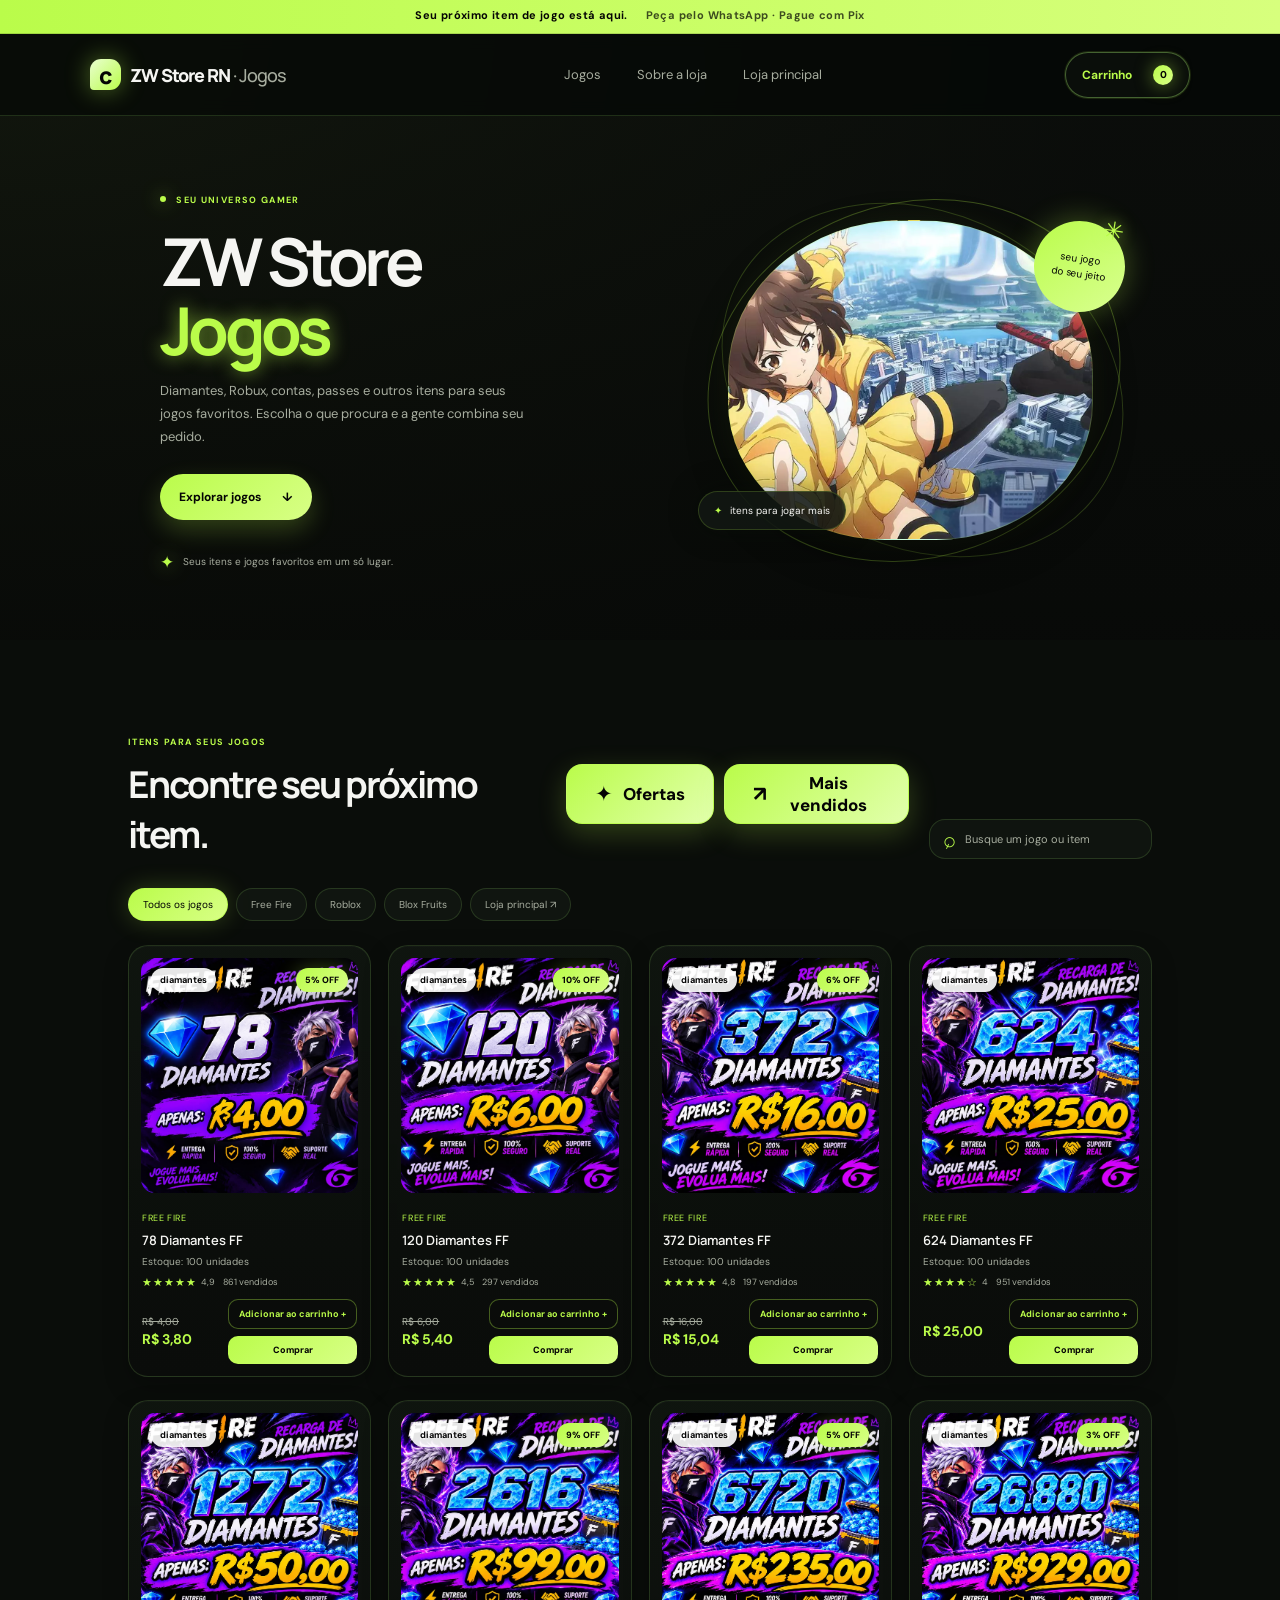
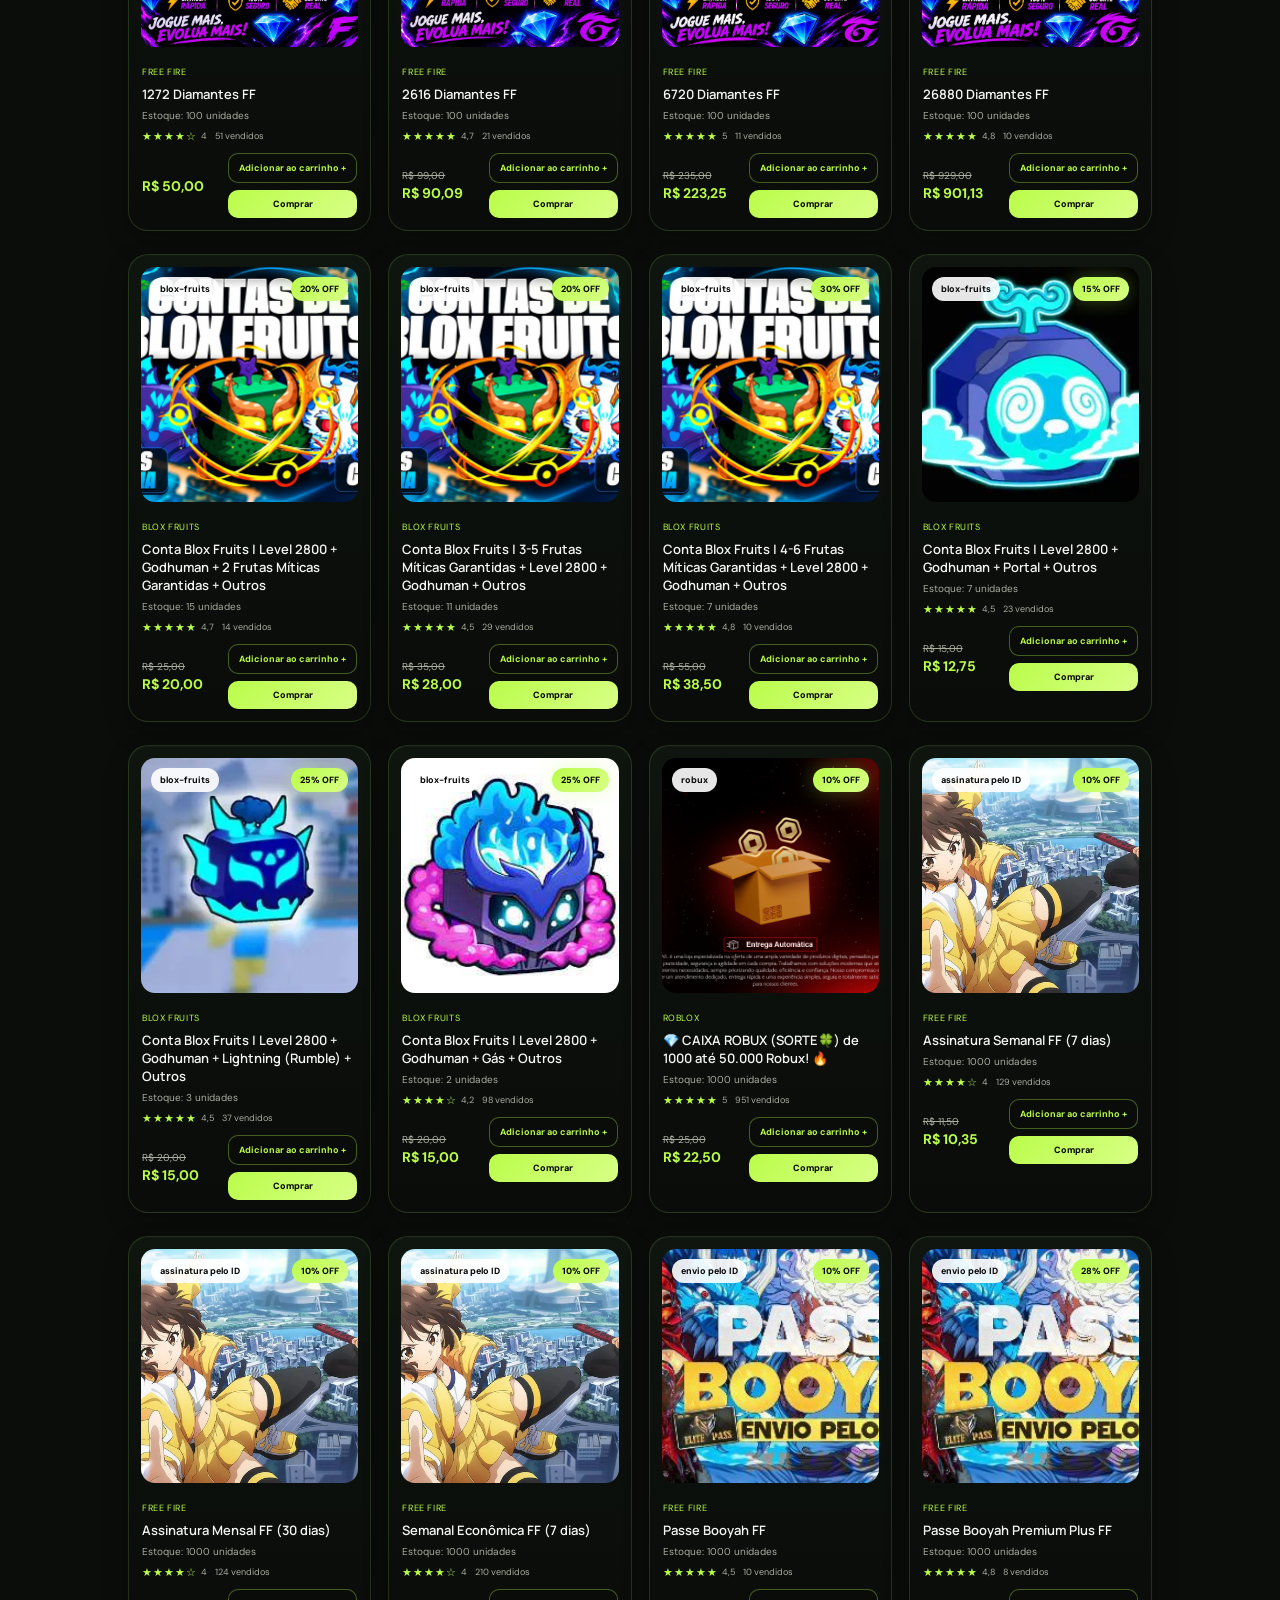
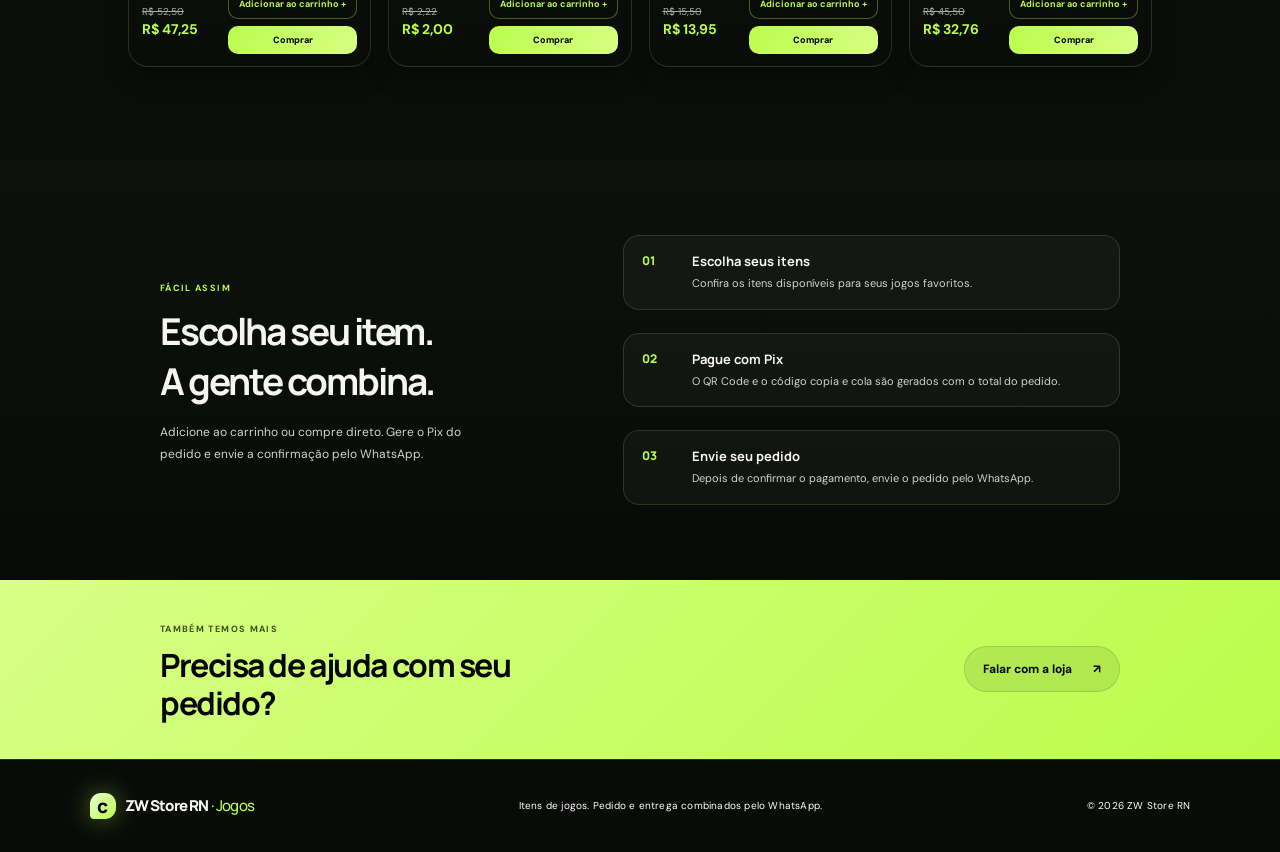
==== commit 46b2888e: "atualizacao_2.2" ====
--- a/jogos.html
+++ b/jogos.html
@@ -177,6 +177,22 @@
             <div class="cart-total"><span>Total dos produtos</span><strong id="cart-total"></strong></div>
             <p class="cart-promotion-hint" id="cart-discount-hint" hidden></p>
             <p>Entrega ou envio combinados pelo WhatsApp.</p>
+            <form class="customer-form" id="game-customer-form" hidden>
+              <h3>Dados do jogo</h3>
+              <p>Preencha os dados da conta para entregar seu pedido.</p>
+              <label class="customer-field customer-field-wide" id="free-fire-id-field" for="free-fire-id" hidden>
+                ID do Free Fire
+                <input id="free-fire-id" name="freeFireId" type="text" autocomplete="off" />
+              </label>
+              <label class="customer-field customer-field-wide" id="roblox-username-field" for="roblox-username" hidden>
+                Nome de usuário do Roblox
+                <input id="roblox-username" name="robloxUsername" type="text" autocomplete="username" />
+              </label>
+              <label class="customer-field customer-field-wide" id="blox-fruits-email-field" for="blox-fruits-email" hidden>
+                E-mail para receber as informações da conta
+                <input id="blox-fruits-email" name="bloxFruitsEmail" type="email" autocomplete="email" />
+              </label>
+            </form>
             <button class="checkout-button" id="checkout-button" type="button">Gerar Pix para pagar</button>
             <section class="payment-details" id="payment-details" aria-labelledby="payment-title" hidden>
               <h3 id="payment-title">Pague com Pix</h3>
--- a/style.css
+++ b/style.css
@@ -374,6 +374,36 @@
 }
 .how-it-works .step-number { color: var(--green); }
 
+.customer-form {
+  width: 100%;
+  display: grid;
+  grid-template-columns: repeat(2, minmax(0, 1fr));
+  gap: 12px;
+  padding: 16px;
+  border: 1px solid var(--line);
+  border-radius: 14px;
+  text-align: left;
+}
+.customer-form[hidden],
+.customer-field[hidden] { display: none; }
+.customer-form h3,
+.customer-form > p { grid-column: 1 / -1; margin: 0; }
+.customer-form h3 { color: var(--white); font-size: 15px; }
+.customer-form > p { color: var(--muted); font-size: 11px; line-height: 1.5; }
+.customer-field { display: grid; gap: 6px; color: var(--white); font-size: 11px; font-weight: 700; }
+.customer-field-wide { grid-column: 1 / -1; }
+.customer-field input {
+  width: 100%;
+  min-width: 0;
+  padding: 10px;
+  border: 1px solid var(--line);
+  border-radius: 9px;
+  color: var(--white);
+  background: var(--panel);
+  font: inherit;
+  font-weight: 400;
+}
+.customer-field input:focus { outline: 2px solid var(--green); outline-offset: 1px; }
 .payment-details {
   display: grid;
   justify-items: center;
@@ -442,35 +472,40 @@
 .product-detail-actions button:disabled { cursor: not-allowed; opacity: .55; }
 .product-detail-close { position: absolute; z-index: 1; top: 12px; right: 12px; width: 38px; height: 38px; border: 1px solid var(--line); border-radius: 50%; color: var(--white); background: rgba(5, 5, 5, .82); font-size: 25px; line-height: 1; cursor: pointer; }
 
-.product-reviews { display: grid; gap: 10px; padding: 14px; border: 1px solid var(--line); border-radius: 14px; background: rgba(17, 23, 17, .45); }
-.product-reviews > h3 { margin: 0; font-family: Manrope, sans-serif; font-size: 14px; }
+.product-reviews { display: grid; gap: 15px; padding: 20px; border: 1px solid rgba(186, 252, 74, .2); border-radius: 20px; background: radial-gradient(ellipse at 100% 0, rgba(186, 252, 74, .08), transparent 48%), linear-gradient(145deg, rgba(19, 27, 20, .96), rgba(11, 15, 12, .98)); box-shadow: inset 0 1px 0 rgba(255,255,255,.035), 0 12px 30px rgba(0,0,0,.18); }
+.product-reviews > h3 { display: flex; align-items: center; gap: 9px; margin: 0; font-family: Manrope, sans-serif; font-size: 16px; letter-spacing: -.025em; }
+.product-reviews > h3::before { width: 4px; height: 19px; border-radius: 5px; background: var(--green); box-shadow: 0 0 14px rgba(186,252,74,.42); content: ""; }
 .review-form > p { color: var(--muted); font-size: 12px; line-height: 1.6; }
-.reviews-list { display: grid; align-content: start; gap: 12px; }
-.reviews-empty { margin: 0; color: var(--muted); font-size: 12px; line-height: 1.6; }
-.customer-review { padding: 16px; border: 1px solid var(--line); border-radius: 14px; background: rgba(17, 23, 17, .7); }
-.customer-review-heading { display: flex; justify-content: space-between; gap: 12px; margin-bottom: 8px; }
-.customer-review-name { font-size: 12px; font-weight: 700; }
-.customer-review-example { padding: 3px 6px; border: 1px solid var(--green); border-radius: 999px; color: var(--green); font-size: 8px; font-weight: 800; letter-spacing: .04em; }
-.customer-review-stars { color: var(--green); font-size: 13px; letter-spacing: 1px; white-space: nowrap; }
-.customer-review-message { margin: 0; color: var(--muted); font-size: 12px; line-height: 1.6; overflow-wrap: anywhere; }
-.reviews-import { display: grid; justify-items: start; gap: 5px; }
+.reviews-list { display: grid; align-content: start; gap: 10px; max-height: 250px; overflow-y: auto; padding: 2px 4px 2px 2px; scrollbar-color: rgba(186,252,74,.4) rgba(255,255,255,.04); scrollbar-width: thin; }
+.reviews-empty { margin: 0; padding: 18px; border: 1px dashed rgba(255,255,255,.12); border-radius: 14px; color: var(--muted); background: rgba(255,255,255,.02); font-size: 12px; line-height: 1.6; text-align: center; }
+.customer-review { position: relative; padding: 14px 15px; border: 1px solid rgba(255,255,255,.075); border-radius: 15px; background: linear-gradient(120deg, rgba(255,255,255,.045), rgba(255,255,255,.018)); transition: border-color .2s, transform .2s, background .2s; }
+.customer-review:hover { transform: translateY(-1px); border-color: rgba(186,252,74,.25); background: linear-gradient(120deg, rgba(186,252,74,.055), rgba(255,255,255,.02)); }
+.customer-review-heading { display: grid; grid-template-columns: minmax(0,1fr) auto; align-items: center; gap: 5px 10px; margin-bottom: 8px; }
+.customer-review-name { min-width: 0; overflow: hidden; color: var(--white); font-size: 12px; font-weight: 700; text-overflow: ellipsis; }
+.customer-review-example { grid-column: 1; justify-self: start; padding: 3px 7px; border: 1px solid rgba(186,252,74,.38); border-radius: 999px; color: var(--green); background: rgba(186,252,74,.08); font-size: 8px; font-weight: 800; letter-spacing: .06em; }
+.customer-review-stars { grid-column: 2; grid-row: 1 / span 2; color: var(--green); font-size: 13px; letter-spacing: 1px; white-space: nowrap; text-shadow: 0 0 12px rgba(186,252,74,.24); }
+.customer-review-message { margin: 0; color: #c1c9bf; font-size: 12px; line-height: 1.7; overflow-wrap: anywhere; }
+.reviews-import { display: flex; align-items: center; flex-wrap: wrap; gap: 8px 12px; padding-top: 2px; }
 .reviews-import input { position: absolute; width: 1px; height: 1px; overflow: hidden; clip: rect(0, 0, 0, 0); white-space: nowrap; clip-path: inset(50%); }
-.reviews-import-button { padding: 8px 11px; border: 1px solid var(--line); border-radius: 9px; color: var(--green); background: var(--panel-2); font-size: 10px; font-weight: 700; cursor: pointer; }
-.reviews-import-button:hover, .reviews-import:focus-within .reviews-import-button { border-color: var(--green); }
-.reviews-import-status { min-height: 0; margin: 0; color: var(--muted); font-size: 10px; line-height: 1.5; }
-.review-form { padding: 20px; border: 1px solid var(--line); border-radius: 16px; background: rgba(17, 23, 17, .7); }
-.review-form h3 { margin: 0 0 7px; font-family: Manrope, sans-serif; font-size: 17px; }
-.review-form > p { margin-bottom: 15px; }
-.review-form-fields { display: grid; gap: 8px; }
-.review-form-fields label { margin-top: 7px; color: var(--white); font-size: 11px; font-weight: 700; }
-.review-form-fields input, .review-form-fields select, .review-form-fields textarea { width: 100%; padding: 11px 12px; border: 1px solid var(--line); border-radius: 10px; outline: none; color: var(--white); background: var(--panel); font: inherit; font-size: 12px; }
-.review-form-fields input:focus, .review-form-fields select:focus, .review-form-fields textarea:focus { border-color: var(--green); }
+.reviews-import-button { display: inline-flex; align-items: center; gap: 7px; padding: 9px 12px; border: 1px solid rgba(186,252,74,.22); border-radius: 10px; color: var(--green); background: rgba(186,252,74,.055); font-size: 10px; font-weight: 700; cursor: pointer; transition: background .2s, border-color .2s; }
+.reviews-import-button::before { content: "↑"; font-size: 13px; }
+.reviews-import-button:hover, .reviews-import:focus-within .reviews-import-button { border-color: rgba(186,252,74,.65); background: rgba(186,252,74,.11); }
+.reviews-import-status { flex-basis: 100%; min-height: 0; margin: 0; color: var(--muted); font-size: 10px; line-height: 1.5; }
+.review-form { display: grid; gap: 12px; padding: 18px; border: 1px solid rgba(255,255,255,.08); border-radius: 17px; background: rgba(4,7,5,.48); }
+.review-form h3 { margin: 0; font-family: Manrope, sans-serif; font-size: 15px; letter-spacing: -.02em; }
+.review-form > p { margin: 0; padding: 10px 12px; border-left: 2px solid rgba(186,252,74,.55); border-radius: 0 9px 9px 0; color: var(--muted); background: rgba(186,252,74,.045); font-size: 11px; line-height: 1.65; }
+.review-form-fields { display: grid; gap: 7px; }
+.review-form-fields label { margin-top: 5px; color: #dce5d8; font-size: 10px; font-weight: 700; letter-spacing: .025em; }
+.review-form-fields input, .review-form-fields select, .review-form-fields textarea { width: 100%; min-height: 42px; padding: 11px 13px; border: 1px solid rgba(255,255,255,.1); border-radius: 11px; outline: none; color: var(--white); background: rgba(17,23,17,.92); font: inherit; font-size: 12px; transition: border-color .2s, box-shadow .2s, background .2s; }
+.review-form-fields input:focus, .review-form-fields select:focus, .review-form-fields textarea:focus { border-color: rgba(186,252,74,.72); background: #111811; box-shadow: 0 0 0 3px rgba(186,252,74,.1); }
 .review-form-fields select option { color: var(--white); background: var(--panel); }
-.review-form-fields textarea { resize: vertical; }
-.review-submit { margin-top: 15px; }
-.review-email-fallback { color: var(--green); font-size: 11px; text-decoration: underline; cursor: pointer; }
+.review-form-fields textarea { min-height: 96px; resize: vertical; }
+.review-submit { width: 100%; min-height: 44px; margin-top: 2px; border-radius: 11px; }
+.review-email-fallback { display: inline-flex; justify-self: start; align-items: center; gap: 7px; padding: 9px 11px; border: 1px solid rgba(186,252,74,.3); border-radius: 10px; color: var(--green); background: rgba(186,252,74,.06); font-size: 11px; font-weight: 700; text-decoration: none; cursor: pointer; transition: background .2s, border-color .2s; }
+.review-email-fallback:hover { border-color: var(--green); background: rgba(186,252,74,.12); }
+.review-email-fallback::before { content: "↗"; font-size: 14px; }
 .review-email-fallback[hidden] { display: none; }
-.review-status { min-height: 18px; margin: 10px 0 0 !important; color: var(--green) !important; font-size: 11px !important; }
+.review-status { min-height: 0; margin: 0 !important; color: var(--green) !important; font-size: 11px !important; line-height: 1.55; }
 
 @media (max-width: 600px) {
   .product-detail-backdrop { padding: 12px; }
@@ -479,5 +514,8 @@
   .product-detail-content { gap: 10px; padding: 22px; }
   .product-detail-content h2 { padding-right: 28px; font-size: 22px; }
   .product-detail-description { font-size: 12px; }
-  .product-reviews { padding: 12px; }
-}
+  .product-reviews { gap: 12px; padding: 14px; border-radius: 17px; }
+  .reviews-list { max-height: 220px; }
+  .customer-review { padding: 12px; }
+  .review-form { padding: 14px; }
+}
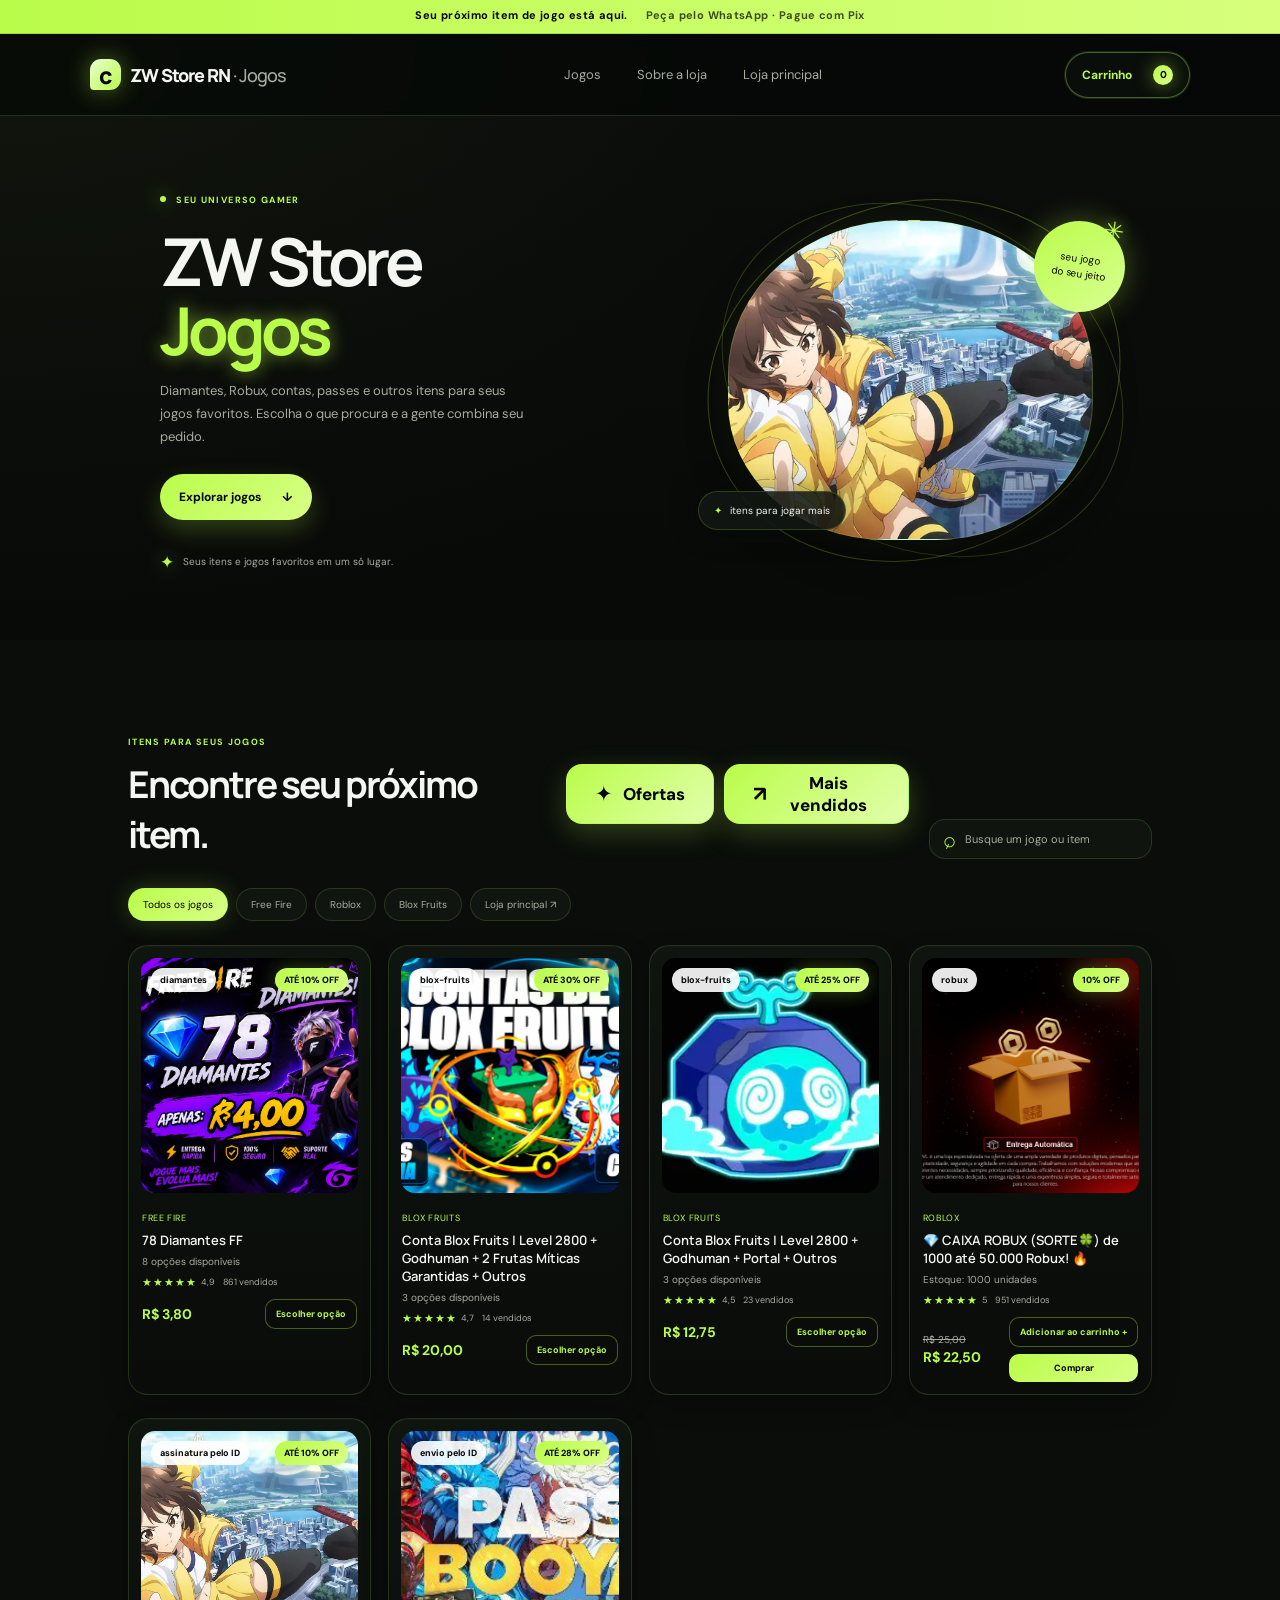
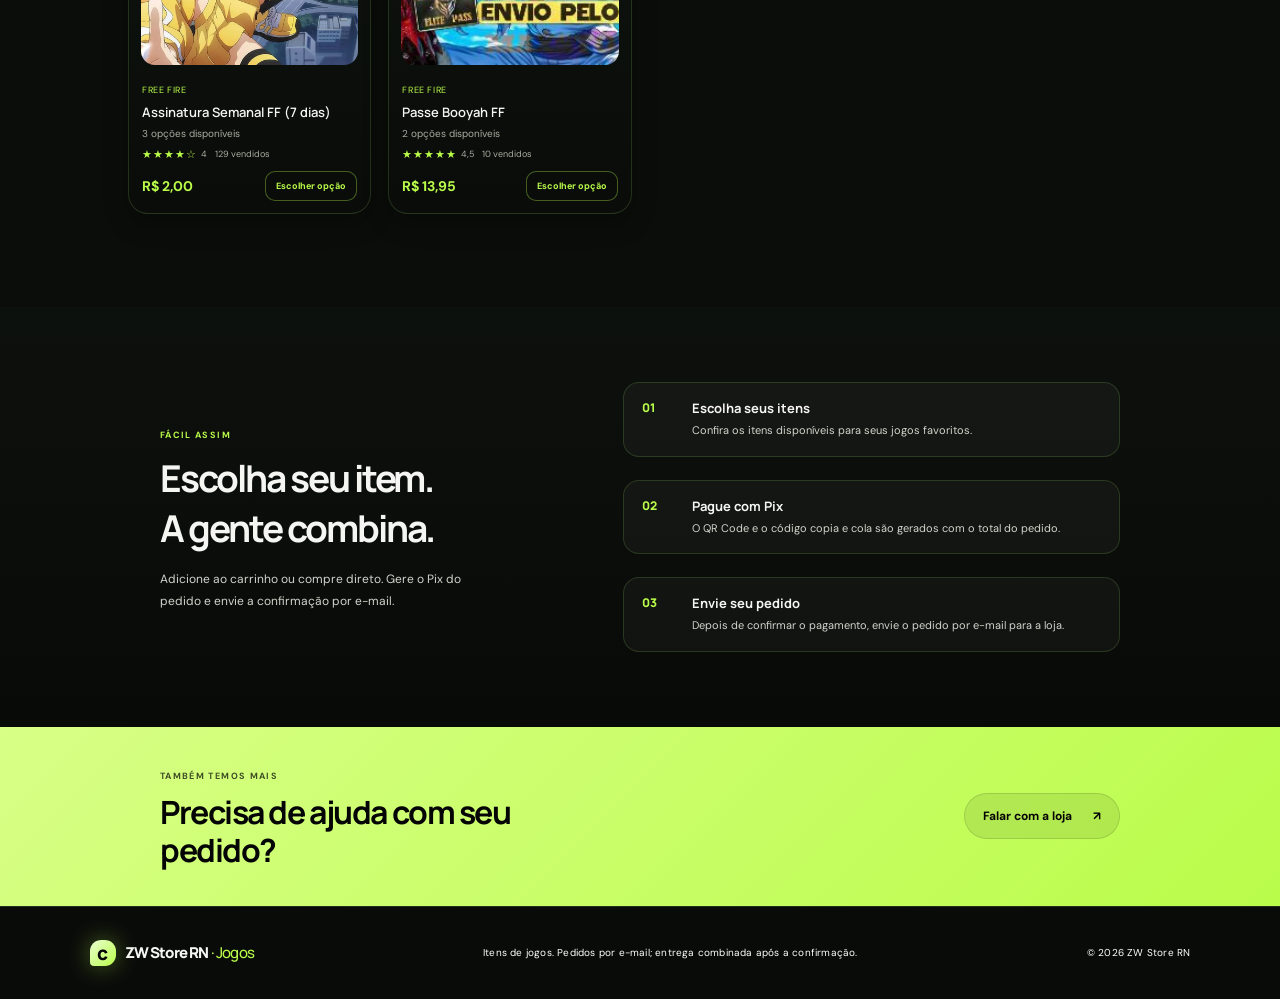
==== commit 30dd1ba0: "atualizacao_2.3" ====
--- a/jogos.html
+++ b/jogos.html
@@ -97,11 +97,15 @@
       <div class="product-detail-backdrop" id="product-detail-backdrop" hidden>
         <section class="product-detail-dialog" id="product-detail-dialog" role="dialog" aria-modal="true" aria-labelledby="product-detail-title">
           <button class="product-detail-close" id="product-detail-close" type="button" aria-label="Fechar detalhes do produto">×</button>
-          <img class="product-detail-image" id="product-detail-image" alt="" />
+          <div class="product-detail-image-wrap">
+            <img class="product-detail-image" id="product-detail-image" alt="" />
+            <span class="product-detail-discount-badge" id="product-detail-discount-badge" hidden></span>
+          </div>
           <div class="product-detail-content">
             <span class="product-category" id="product-detail-category"></span>
             <h2 id="product-detail-title"></h2>
             <div class="product-detail-price" id="product-detail-price"></div>
+            <div class="product-detail-variants" id="product-detail-variants" hidden></div>
             <p class="product-detail-description" id="product-detail-description"></p>
             <div class="product-detail-stats">
               <div>
@@ -128,7 +132,7 @@
               </div>
               <form class="review-form" id="review-form">
                 <h3>Avalie este produto</h3>
-                <p>Ao enviar, seu aplicativo de e-mail abrirá com a avaliação pronta para macedo.samuel@escolar.ifrn.edu.br. Se não abrir, você poderá compor a mensagem pelo Gmail no navegador. Revise e confirme o envio; seu e-mail não será publicado nas avaliações.</p>
+                <p>Ao enviar, seu aplicativo de e-mail abrirá com a avaliação pronta para zwstorern@gmail.com. Se não abrir, você poderá compor a mensagem pelo Gmail no navegador. Revise e confirme o envio; seu e-mail não será publicado nas avaliações.</p>
                 <div class="review-form-fields">
                   <label for="review-name">Seu nome</label>
                   <input id="review-name" name="name" type="text" maxlength="50" autocomplete="name" required />
@@ -176,7 +180,7 @@
             <div class="cart-discount" id="cart-volume-discount-row" hidden><span id="cart-volume-discount-label"></span><strong id="cart-volume-discount"></strong></div>
             <div class="cart-total"><span>Total dos produtos</span><strong id="cart-total"></strong></div>
             <p class="cart-promotion-hint" id="cart-discount-hint" hidden></p>
-            <p>Entrega ou envio combinados pelo WhatsApp.</p>
+            <p>O pedido será enviado por e-mail; entrega combinada após a confirmação.</p>
             <form class="customer-form" id="game-customer-form" hidden>
               <h3>Dados do jogo</h3>
               <p>Preencha os dados da conta para entregar seu pedido.</p>
@@ -203,7 +207,7 @@
               <textarea id="pix-code" class="pix-code" readonly rows="4" aria-label="Código Pix copia e cola"></textarea>
               <button class="copy-pix-button" id="copy-pix-button" type="button">Copiar código Pix</button>
               <p class="payment-notice" id="payment-notice" role="status"></p>
-              <button class="send-order-button" id="send-order-button" type="button" hidden>Já paguei — enviar pedido pelo WhatsApp</button>
+              <button class="send-order-button" id="send-order-button" type="button" hidden>Já paguei — enviar pedido por e-mail</button>
             </section>
           </div>
         </section>
@@ -213,12 +217,12 @@
         <div class="how-copy">
           <span class="eyebrow">FÁCIL ASSIM</span>
           <h2>Escolha seu item.<br />A gente combina.</h2>
-          <p>Adicione ao carrinho ou compre direto. Gere o Pix do pedido e envie a confirmação pelo WhatsApp.</p>
+          <p>Adicione ao carrinho ou compre direto. Gere o Pix do pedido e envie a confirmação por e-mail.</p>
         </div>
         <div class="steps">
           <article class="step"><span class="step-number">01</span><div><h3>Escolha seus itens</h3><p>Confira os itens disponíveis para seus jogos favoritos.</p></div></article>
           <article class="step"><span class="step-number">02</span><div><h3>Pague com Pix</h3><p>O QR Code e o código copia e cola são gerados com o total do pedido.</p></div></article>
-          <article class="step"><span class="step-number">03</span><div><h3>Envie seu pedido</h3><p>Depois de confirmar o pagamento, envie o pedido pelo WhatsApp.</p></div></article>
+          <article class="step"><span class="step-number">03</span><div><h3>Envie seu pedido</h3><p>Depois de confirmar o pagamento, envie o pedido por e-mail para a loja.</p></div></article>
         </div>
       </section>
 
@@ -236,7 +240,7 @@
         <span class="brand-icon" aria-hidden="true">c</span>
         <span class="brand-name">ZW Store RN <span>· Jogos</span></span>
       </a>
-      <p>Itens de jogos. Pedido e entrega combinados pelo WhatsApp.</p>
+      <p>Itens de jogos. Pedidos por e-mail; entrega combinada após a confirmação.</p>
       <span class="copyright">© <span id="year"></span> ZW Store RN</span>
     </footer>
     <div class="setup-notice" id="setup-notice" role="status" hidden></div>
--- a/style.css
+++ b/style.css
@@ -102,7 +102,7 @@
 .hero-art { position: relative; width: min(100%, 430px); height: 360px; justify-self: center; }
 .hero-photo {
   position: absolute; inset: 20px 35px 20px 30px; z-index: 1; border-radius: 48% 48% 43% 43%;
-  background: #101410 url("./placagddr3.jpg.jpeg") center / cover;
+  background: #101410 url("./Sacola.jpg.jpeg") center / cover;
   box-shadow: 0 15px 40px rgba(0,0,0,0.45), 0 0 28px rgba(186, 252, 74, 0.08);
   border: 1px solid rgba(186, 252, 74, 0.2);
 }
@@ -173,7 +173,7 @@
 .cart-added-animation.is-flying { opacity: 0; transform: translate(calc(-50% + var(--cart-fly-x)), var(--cart-fly-y)) scale(.72); }
 .cart-backdrop { position: fixed; inset: 0; z-index: 10; display: flex; justify-content: flex-end; background: rgba(0,0,0,0.7); }
 .cart-backdrop[hidden] { display: none; }
-.cart-dialog { width: min(100%, 470px); height: 100%; display: flex; flex-direction: column; padding: 29px; overflow-y: auto; background: #0b0f0c; box-shadow: -15px 0 45px rgba(0,0,0,0.7); border-left: 1px solid var(--line); }
+.cart-dialog { width: min(100%, 470px); height: 100%; display: flex; flex-direction: column; padding: 29px; overflow-y: auto; overscroll-behavior: contain; scroll-behavior: smooth; background: #0b0f0c; box-shadow: -15px 0 45px rgba(0,0,0,0.7); border-left: 1px solid var(--line); }
 .cart-heading { display: flex; align-items: center; justify-content: space-between; padding-bottom: 22px; border-bottom: 1px solid var(--line); }
 .cart-heading h2 { margin: 6px 0 0; font-size: 27px; letter-spacing: -.05em; color: var(--white); }
 .cart-close { width: 36px; height: 36px; border: 1px solid var(--line); border-radius: 50%; color: var(--white); background: rgba(255,255,255,0.03); font-size: 25px; line-height: 1; cursor: pointer; }
@@ -196,8 +196,10 @@
 .cart-discount[hidden] { display: none; }
 .cart-discount strong { font-size: 13px; }
 .cart-summary > p { margin: 8px 0 18px; color: var(--muted); font-size: 10px; }
-.checkout-button { width: 100%; min-height: 48px; display: flex; align-items: center; justify-content: center; gap: 12px; border: 0; border-radius: 14px; color: var(--black); background: linear-gradient(135deg, var(--green), #d8ff86); font-size: 12px; font-weight: 700; cursor: pointer; box-shadow: 0 12px 30px rgba(186, 252, 74, 0.24); }
-.checkout-button:hover { box-shadow: 0 16px 36px rgba(186, 252, 74, 0.28); }
+.checkout-button { width: 100%; min-height: 48px; display: flex; align-items: center; justify-content: center; gap: 12px; border: 0; border-radius: 14px; color: var(--black); background: linear-gradient(135deg, var(--green), #d8ff86); font-size: 12px; font-weight: 700; cursor: pointer; box-shadow: 0 12px 30px rgba(186, 252, 74, 0.24); transition: transform .2s ease, box-shadow .25s ease, filter .2s ease; }
+.checkout-button:hover { transform: translateY(-2px); box-shadow: 0 16px 36px rgba(186, 252, 74, 0.28); filter: brightness(1.04); }
+.checkout-button:active { transform: translateY(0) scale(.99); }
+.checkout-button:focus-visible { outline: 2px solid var(--white); outline-offset: 3px; }
 .empty-state { padding: 36px 0; color: var(--muted); text-align: center; font-size: 13px; }
 .how-it-works { padding: 75px 12.5%; display: grid; grid-template-columns: .85fr 1.15fr; align-items: center; gap: 10%; background: linear-gradient(180deg, rgba(13,17,13,1), rgba(8,10,8,1)); }
 .how-copy h2 { margin: 10px 0 15px; }
@@ -378,32 +380,52 @@
   width: 100%;
   display: grid;
   grid-template-columns: repeat(2, minmax(0, 1fr));
-  gap: 12px;
-  padding: 16px;
-  border: 1px solid var(--line);
-  border-radius: 14px;
+  gap: 14px;
+  padding: 18px;
+  border: 1px solid rgba(186, 252, 74, .19);
+  border-radius: 18px;
+  background:
+    radial-gradient(ellipse at 100% 0, rgba(186, 252, 74, .07), transparent 48%),
+    linear-gradient(145deg, rgba(19, 27, 20, .92), rgba(11, 15, 12, .96));
+  box-shadow: inset 0 1px 0 rgba(255,255,255,.035), 0 10px 24px rgba(0,0,0,.12);
   text-align: left;
 }
 .customer-form[hidden],
 .customer-field[hidden] { display: none; }
+.customer-form:not([hidden]) { animation: customer-form-in .28s cubic-bezier(.2, .7, .25, 1) both; }
+@keyframes customer-form-in {
+  from { opacity: 0; transform: translateY(8px); }
+  to { opacity: 1; transform: translateY(0); }
+}
 .customer-form h3,
 .customer-form > p { grid-column: 1 / -1; margin: 0; }
-.customer-form h3 { color: var(--white); font-size: 15px; }
-.customer-form > p { color: var(--muted); font-size: 11px; line-height: 1.5; }
-.customer-field { display: grid; gap: 6px; color: var(--white); font-size: 11px; font-weight: 700; }
+.customer-form h3 { color: var(--white); font-size: 16px; letter-spacing: -.02em; }
+.customer-form > p { margin-top: -7px; color: var(--muted); font-size: 11px; line-height: 1.6; }
+.customer-field { display: grid; gap: 7px; color: #e8eee5; font-size: 11px; font-weight: 700; }
 .customer-field-wide { grid-column: 1 / -1; }
 .customer-field input {
   width: 100%;
   min-width: 0;
-  padding: 10px;
-  border: 1px solid var(--line);
-  border-radius: 9px;
+  min-height: 44px;
+  padding: 10px 12px;
+  border: 1px solid rgba(255,255,255,.11);
+  border-radius: 11px;
   color: var(--white);
-  background: var(--panel);
+  background: rgba(5, 8, 6, .62);
   font: inherit;
   font-weight: 400;
-}
-.customer-field input:focus { outline: 2px solid var(--green); outline-offset: 1px; }
+  transition: border-color .2s ease, background-color .2s ease, box-shadow .2s ease;
+}
+.customer-field input::placeholder { color: #818a7d; }
+.customer-field input:hover { border-color: rgba(186, 252, 74, .34); }
+.customer-field input:focus { outline: none; border-color: var(--green); background: rgba(5, 8, 6, .9); box-shadow: 0 0 0 3px rgba(186, 252, 74, .12); }
+.customer-field input:user-invalid { border-color: rgba(255, 139, 112, .75); box-shadow: 0 0 0 3px rgba(255, 139, 112, .1); }
+@media (max-width: 560px) {
+  .customer-form { grid-template-columns: minmax(0, 1fr); gap: 12px; padding: 15px; border-radius: 15px; }
+  .customer-field-wide { grid-column: auto; }
+  .customer-field input { min-height: 46px; }
+  .cart-dialog { scroll-padding-block: 16px; }
+}
 .payment-details {
   display: grid;
   justify-items: center;
@@ -427,7 +449,9 @@
 .pix-qr-code { width: min(100%, 240px); height: auto; aspect-ratio: 1; padding: 8px; border-radius: 10px; background: white; }
 .pix-code-label { justify-self: start; color: var(--white); font-size: 11px; font-weight: 700; }
 .pix-code { width: 100%; padding: 10px; resize: vertical; border: 1px solid var(--line); border-radius: 10px; color: var(--white); background: var(--panel); font-size: 10px; line-height: 1.5; overflow-wrap: anywhere; }
-.copy-pix-button, .send-order-button { width: 100%; min-height: 42px; padding: 10px; border: 1px solid var(--line-strong); border-radius: 11px; color: var(--green); background: var(--panel-2); font-size: 11px; font-weight: 700; cursor: pointer; }
+.copy-pix-button, .send-order-button { width: 100%; min-height: 42px; padding: 10px; border: 1px solid var(--line-strong); border-radius: 11px; color: var(--green); background: var(--panel-2); font-size: 11px; font-weight: 700; cursor: pointer; transition: transform .2s ease, filter .2s ease, box-shadow .2s ease; }
+.copy-pix-button:hover, .send-order-button:hover { transform: translateY(-1px); filter: brightness(1.08); }
+.copy-pix-button:active, .send-order-button:active { transform: translateY(0) scale(.99); }
 .send-order-button { color: var(--black); background: linear-gradient(135deg, var(--green), #d8ff86); }
 .send-order-button.click-effect { animation: send-order-click .55s ease-in-out; }
 @keyframes send-order-click {
@@ -446,20 +470,34 @@
 }
 @media (prefers-reduced-motion: reduce) {
   .send-order-button.click-effect,
-  .payment-details.return-animation { animation: none; }
+  .payment-details.return-animation,
+  .customer-form:not([hidden]) { animation: none; }
   .cart-added-animation { transition-duration: .15s; transition-delay: 0s; }
+  .checkout-button,
+  .copy-pix-button,
+  .send-order-button,
+  .customer-field input { transition-duration: .01ms; }
 }
 .payment-details small { color: var(--muted); font-size: 10px; line-height: 1.5; }
 
 .product-detail-backdrop { position: fixed; inset: 0; z-index: 12; display: grid; place-items: center; padding: 20px; background: rgba(0, 0, 0, .78); }
 .product-detail-backdrop[hidden] { display: none; }
 .product-detail-dialog { position: relative; width: min(100%, 760px); max-height: min(90vh, 760px); display: grid; grid-template-columns: minmax(0, 1fr) minmax(0, 1fr); overflow-y: auto; border: 1px solid var(--line-strong); border-radius: 22px; color: var(--white); background: #0b0f0c; box-shadow: 0 24px 80px rgba(0, 0, 0, .65); }
-.product-detail-image { width: 100%; height: min(70vh, 560px); min-height: 0; align-self: start; object-fit: contain; background: var(--panel); }
+.product-detail-image-wrap { position: relative; width: 100%; height: min(70vh, 560px); min-height: 0; align-self: start; background: var(--panel); }
+.product-detail-image { display: block; width: 100%; height: 100%; object-fit: contain; }
+.product-detail-discount-badge { position: absolute; top: 16px; right: 16px; z-index: 1; padding: 8px 11px; border-radius: 999px; color: var(--black); background: linear-gradient(135deg, var(--green), #d8ff86); font-size: 12px; font-weight: 800; box-shadow: 0 0 20px rgba(186, 252, 74, .3); }
+.product-detail-discount-badge[hidden] { display: none; }
 .product-detail-content { display: flex; flex-direction: column; justify-content: center; gap: 14px; padding: 38px 30px; }
 .product-detail-content h2 { margin: 0; font-size: clamp(22px, 3vw, 30px); line-height: 1.2; letter-spacing: -.04em; }
 .product-detail-price { display: flex; flex-wrap: wrap; align-items: baseline; gap: 10px; }
 .product-detail-price s { color: var(--muted); font-size: 14px; }
 .product-detail-price strong { color: var(--green); font-size: 24px; }
+.product-detail-variants { display: grid; gap: 7px; }
+.product-detail-variants[hidden] { display: none; }
+.product-detail-variants label { color: var(--muted); font-size: 11px; font-weight: 700; }
+.product-detail-variants select { width: 100%; min-height: 42px; padding: 10px 12px; border: 1px solid var(--line-strong); border-radius: 10px; color: var(--white); background: var(--panel); font: inherit; font-size: 12px; }
+.product-detail-variants select:focus { outline: 2px solid var(--green); outline-offset: 2px; }
+.product-detail-variants select option { color: var(--white); background: var(--panel); }
 .product-detail-description { margin: 0; color: var(--muted); font-size: 13px; line-height: 1.7; }
 .product-detail-stats { display: grid; grid-template-columns: 1fr 1fr; gap: 12px; padding: 15px 0; border-top: 1px solid var(--line); border-bottom: 1px solid var(--line); }
 .product-detail-stats > div { display: grid; gap: 7px; }
@@ -510,7 +548,7 @@
 @media (max-width: 600px) {
   .product-detail-backdrop { padding: 12px; }
   .product-detail-dialog { width: min(100%, 420px); max-height: 92vh; grid-template-columns: 1fr; }
-  .product-detail-image { height: min(38vh, 290px); min-height: 0; }
+  .product-detail-image-wrap { height: min(38vh, 290px); min-height: 0; }
   .product-detail-content { gap: 10px; padding: 22px; }
   .product-detail-content h2 { padding-right: 28px; font-size: 22px; }
   .product-detail-description { font-size: 12px; }
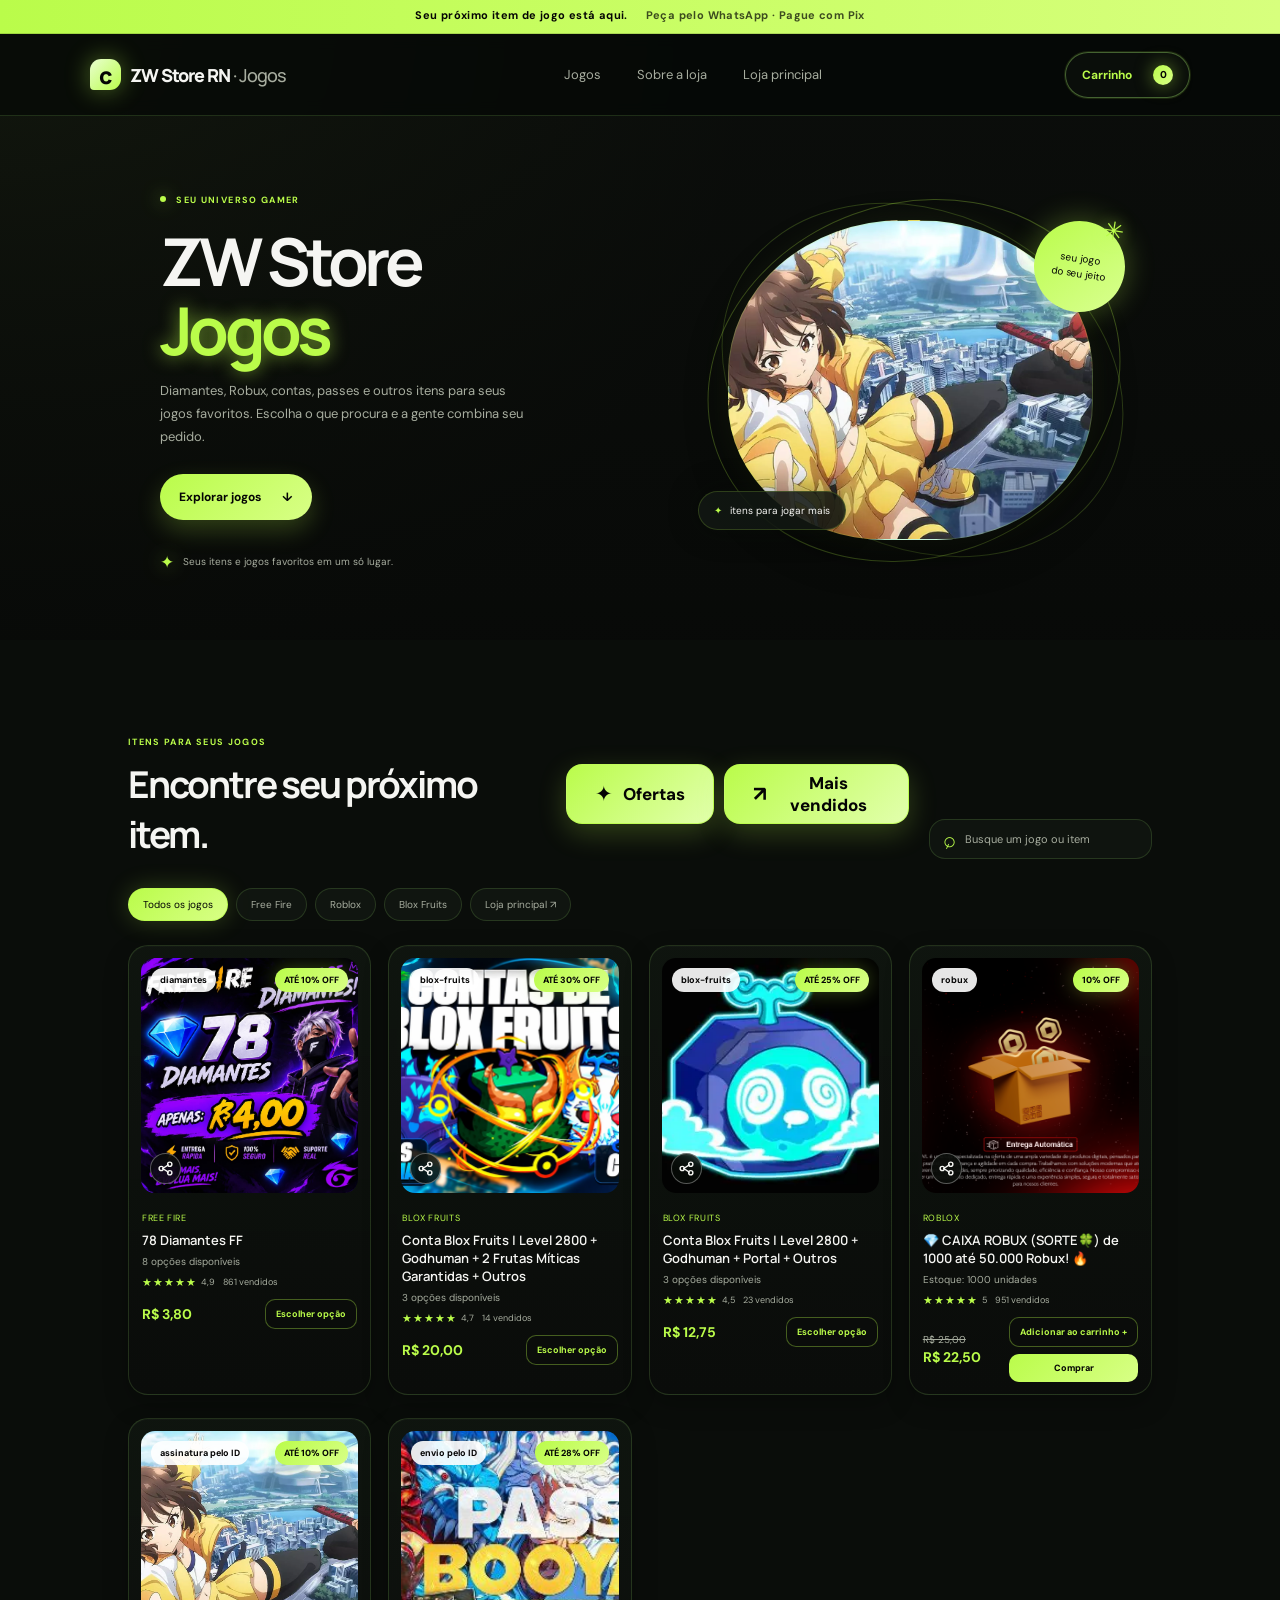
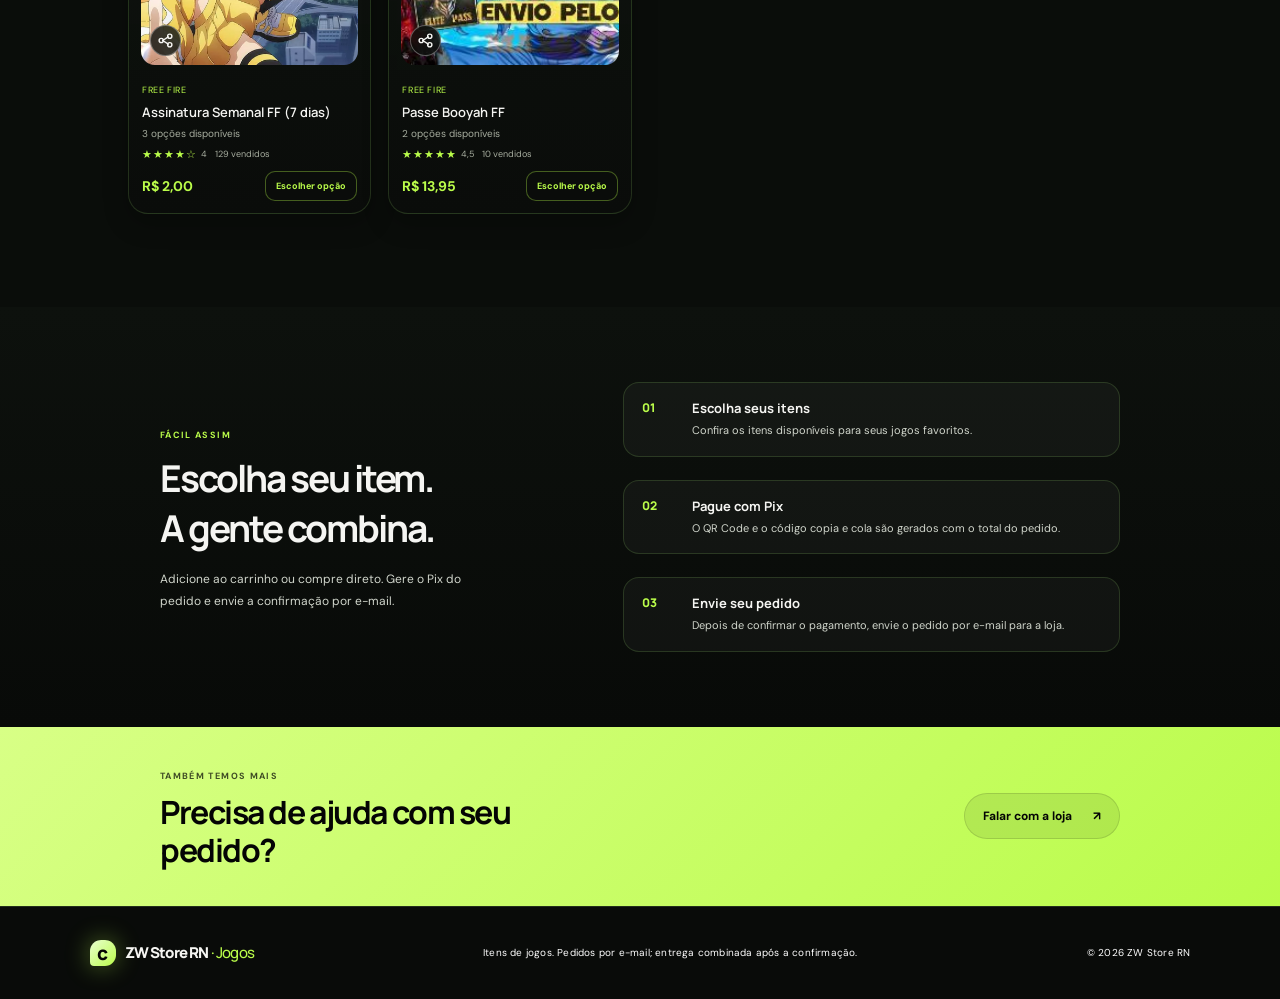
==== commit 0473f279: "atualizacao_2.7" ====
--- a/jogos.html
+++ b/jogos.html
@@ -100,13 +100,13 @@
           <div class="product-detail-image-wrap">
             <img class="product-detail-image" id="product-detail-image" alt="" />
             <span class="product-detail-discount-badge" id="product-detail-discount-badge" hidden></span>
+            <button class="share-product-button" id="product-detail-share" type="button" aria-label="Compartilhar este produto" title="Ícone de compartilhamento de Dave Gandy (Icon-Icons.com)"><svg class="share-icon" viewBox="0 0 24 24" aria-hidden="true"><path d="M8 12 16 7M8 12l8 5" /><circle cx="6" cy="12" r="3" /><circle cx="18" cy="6" r="3" /><circle cx="18" cy="18" r="3" /></svg></button>
           </div>
           <div class="product-detail-content">
             <span class="product-category" id="product-detail-category"></span>
             <h2 id="product-detail-title"></h2>
             <div class="product-detail-price" id="product-detail-price"></div>
             <div class="product-detail-variants" id="product-detail-variants" hidden></div>
-            <p class="product-detail-description" id="product-detail-description"></p>
             <div class="product-detail-stats">
               <div>
                 <span class="product-detail-stat-label">Avaliação</span>
@@ -116,10 +116,23 @@
                 </div>
               </div>
               <div>
+                <span class="product-detail-stat-label">Estoque</span>
+                <strong id="product-detail-stock"></strong>
+              </div>
+              <div>
                 <span class="product-detail-stat-label">Comprados</span>
                 <strong id="product-detail-purchases"></strong>
               </div>
             </div>
+            <div class="product-detail-actions">
+              <button class="order-button" id="product-detail-add" type="button">Adicionar ao carrinho</button>
+              <button class="direct-buy-button" id="product-detail-buy" type="button">Comprar</button>
+            </div>
+            <h3 class="product-detail-description-title">Descrição</h3>
+            <p class="product-detail-description" id="product-detail-description"></p>
+            <p class="product-share-status" id="product-share-status" role="status" hidden></p>
+            <a class="product-share-whatsapp" id="product-share-whatsapp" target="_blank" rel="noopener noreferrer" hidden>Compartilhar pelo WhatsApp</a>
+            <input class="product-share-url" id="product-share-url" type="url" readonly aria-label="Link direto do produto" hidden />
             <section class="product-reviews" aria-labelledby="product-reviews-title">
               <h3 id="product-reviews-title">Avaliações deste produto</h3>
               <div class="reviews-list" id="product-reviews-list" aria-live="polite">
@@ -155,10 +168,6 @@
                 <p class="review-status" id="review-status" role="status"></p>
               </form>
             </section>
-            <div class="product-detail-actions">
-              <button class="order-button" id="product-detail-add" type="button">Adicionar ao carrinho</button>
-              <button class="direct-buy-button" id="product-detail-buy" type="button">Comprar</button>
-            </div>
           </div>
         </section>
       </div>
--- a/style.css
+++ b/style.css
@@ -143,6 +143,9 @@
 .product-detail-trigger { position: absolute; inset: 0; width: 100%; height: 100%; padding: 0; border: 0; background: transparent; cursor: pointer; }
 .product-detail-trigger img { width: 100%; height: 100%; display: block; object-fit: cover; transition: transform .35s; }
 .product-detail-trigger:hover img { transform: scale(1.045); }
+.product-image-share { position: absolute; z-index: 2; bottom: 9px; left: 9px; width: 31px; height: 31px; display: grid; place-items: center; padding: 0; border: 1px solid rgba(255,255,255,.32); border-radius: 50%; color: var(--white); background: rgba(8,12,8,.78); backdrop-filter: blur(7px); font-size: 15px; cursor: pointer; }
+.product-image-share:hover { border-color: var(--green); color: var(--green); background: rgba(8,12,8,.94); }
+.share-icon { width: 17px; height: 17px; fill: none; stroke: currentColor; stroke-linecap: round; stroke-linejoin: round; stroke-width: 2; }
 .product-label { position: absolute; top: 10px; left: 10px; padding: 6px 9px; border-radius: 20px; color: var(--black); background: rgba(255,255,255,0.9); font-size: 9px; font-weight: 700; }
 .product-discount-badge { position: absolute; top: 10px; right: 10px; padding: 6px 9px; border-radius: 20px; color: var(--black); background: linear-gradient(135deg, var(--green), #d8ff86); font-size: 9px; font-weight: 800; box-shadow: 0 0 20px rgba(186, 252, 74, 0.3); }
 .product-details { padding: 12px 1px 0; }
@@ -498,8 +501,9 @@
 .product-detail-variants select { width: 100%; min-height: 42px; padding: 10px 12px; border: 1px solid var(--line-strong); border-radius: 10px; color: var(--white); background: var(--panel); font: inherit; font-size: 12px; }
 .product-detail-variants select:focus { outline: 2px solid var(--green); outline-offset: 2px; }
 .product-detail-variants select option { color: var(--white); background: var(--panel); }
+.product-detail-description-title { margin: 0 0 -9px; color: var(--white); font-size: 15px; font-weight: 700; }
 .product-detail-description { margin: 0; color: var(--muted); font-size: 13px; line-height: 1.7; }
-.product-detail-stats { display: grid; grid-template-columns: 1fr 1fr; gap: 12px; padding: 15px 0; border-top: 1px solid var(--line); border-bottom: 1px solid var(--line); }
+.product-detail-stats { display: grid; grid-template-columns: repeat(3, minmax(0, 1fr)); gap: 12px; padding: 15px 0; border-top: 1px solid var(--line); border-bottom: 1px solid var(--line); }
 .product-detail-stats > div { display: grid; gap: 7px; }
 .product-detail-stat-label { color: var(--muted); font-size: 10px; }
 .product-detail-rating { display: flex; flex-wrap: wrap; align-items: center; gap: 7px; font-size: 11px; }
@@ -508,6 +512,14 @@
 .product-detail-actions { display: grid; gap: 9px; }
 .product-detail-actions button { min-height: 42px; font-size: 11px; }
 .product-detail-actions button:disabled { cursor: not-allowed; opacity: .55; }
+.share-product-button { position: absolute; z-index: 2; bottom: 14px; left: 14px; width: 38px; height: 38px; display: grid; place-items: center; padding: 0; border: 1px solid rgba(255,255,255,.32); border-radius: 50%; color: var(--white); background: rgba(8,12,8,.78); backdrop-filter: blur(7px); font: inherit; font-size: 17px; cursor: pointer; }
+.share-product-button:hover { border-color: var(--green); color: var(--green); background: rgba(8,12,8,.94); }
+.product-share-status { margin: -5px 0 0; color: var(--muted); font-size: 11px; line-height: 1.5; }
+.product-share-status[hidden] { display: none; }
+.product-share-whatsapp { justify-self: start; color: var(--green); font-size: 11px; font-weight: 700; }
+.product-share-whatsapp[hidden] { display: none; }
+.product-share-url { width: 100%; min-width: 0; padding: 9px 10px; border: 1px solid var(--line); border-radius: 9px; color: var(--white); background: var(--panel); font: inherit; font-size: 10px; }
+.product-share-url[hidden] { display: none; }
 .product-detail-close { position: absolute; z-index: 1; top: 12px; right: 12px; width: 38px; height: 38px; border: 1px solid var(--line); border-radius: 50%; color: var(--white); background: rgba(5, 5, 5, .82); font-size: 25px; line-height: 1; cursor: pointer; }
 
 .product-reviews { display: grid; gap: 15px; padding: 20px; border: 1px solid rgba(186, 252, 74, .2); border-radius: 20px; background: radial-gradient(ellipse at 100% 0, rgba(186, 252, 74, .08), transparent 48%), linear-gradient(145deg, rgba(19, 27, 20, .96), rgba(11, 15, 12, .98)); box-shadow: inset 0 1px 0 rgba(255,255,255,.035), 0 12px 30px rgba(0,0,0,.18); }
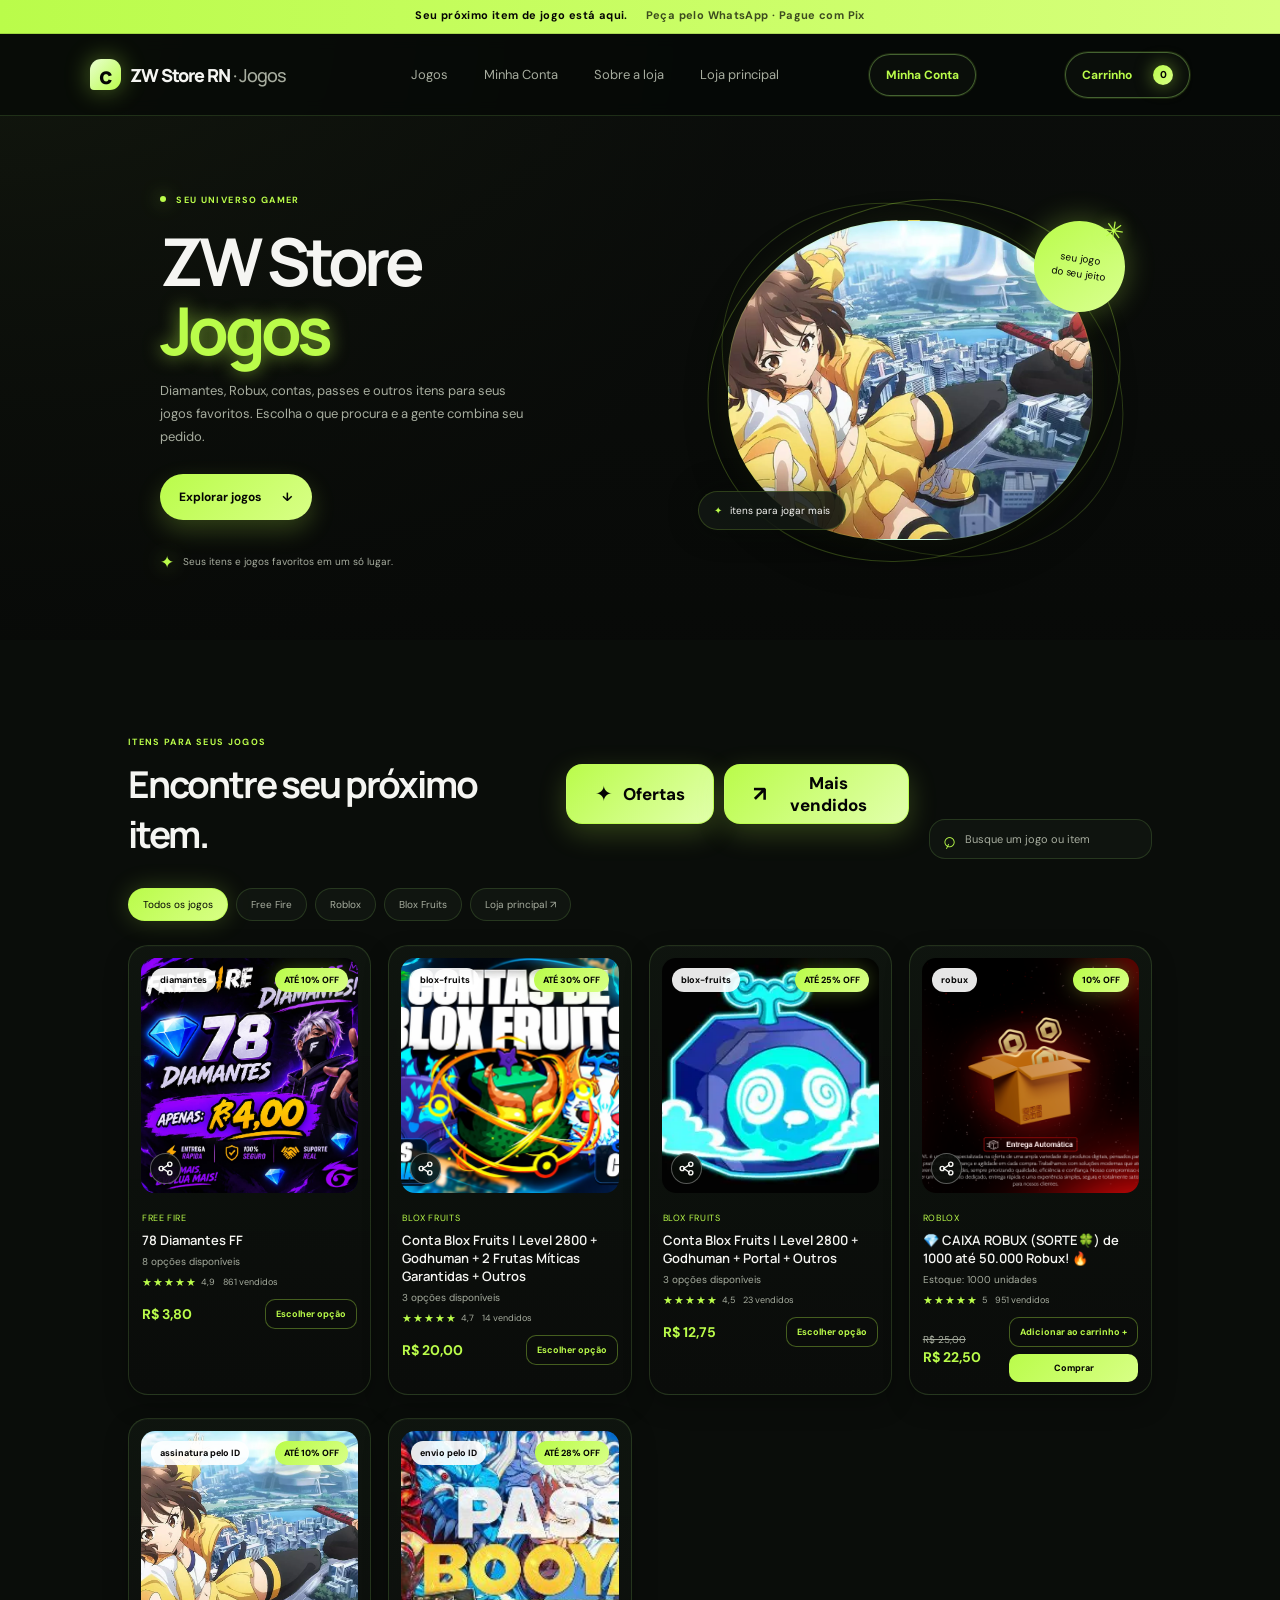
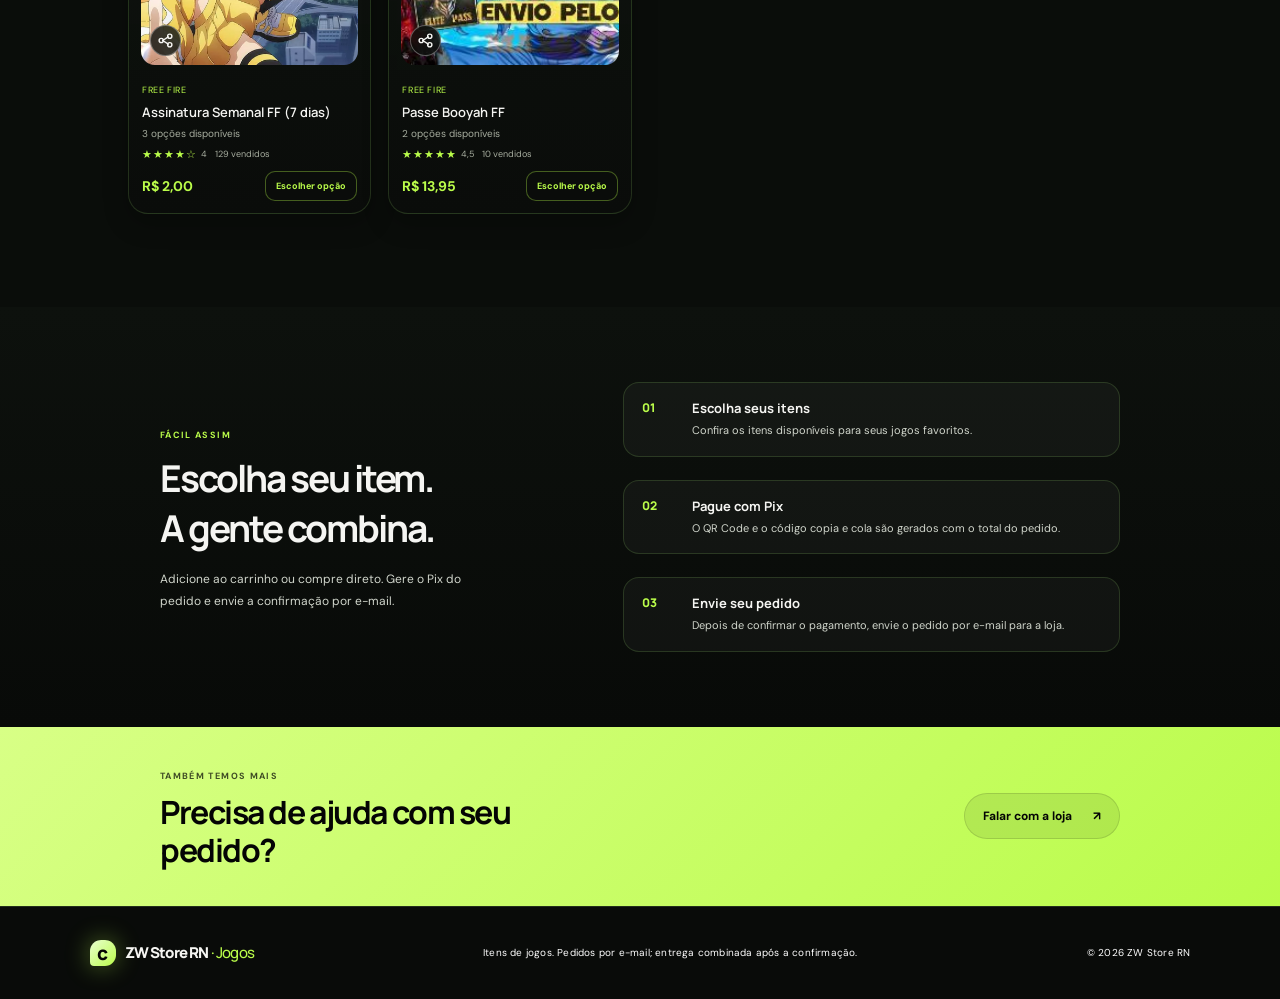
==== commit 7426586b: "atualizacao_2.8" ====
--- a/jogos.html
+++ b/jogos.html
@@ -16,6 +16,7 @@
       rel="stylesheet"
     />
     <link rel="stylesheet" href="style.css" />
+    <script src="account-system.js" defer></script>
     <script src="app.js" defer></script>
   </head>
   <body data-catalog="games">
@@ -31,9 +32,11 @@
       </a>
       <nav class="main-nav" aria-label="Navegação principal">
         <a href="#produtos">Jogos</a>
+        <a href="./index.html#conta">Minha Conta</a>
         <a href="#sobre">Sobre a loja</a>
         <a href="./index.html">Loja principal</a>
       </nav>
+      <a class="header-cta account-trigger" href="./index.html#conta">Minha Conta</a>
       <button class="header-cta cart-trigger" id="cart-open" type="button" aria-haspopup="dialog" aria-controls="cart-dialog">
         Carrinho <span class="cart-count" id="cart-count">0</span>
       </button>
@@ -189,6 +192,13 @@
             <div class="cart-discount" id="cart-volume-discount-row" hidden><span id="cart-volume-discount-label"></span><strong id="cart-volume-discount"></strong></div>
             <div class="cart-total"><span>Total dos produtos</span><strong id="cart-total"></strong></div>
             <p class="cart-promotion-hint" id="cart-discount-hint" hidden></p>
+            <label class="cart-coupon-field" for="cart-coupon-select">
+              Cupom da sua conta
+              <select id="cart-coupon-select">
+                <option value="">Não usar cupom</option>
+              </select>
+            </label>
+            <div class="cart-discount" id="account-coupon-row" hidden><span id="account-coupon-label">Cupom</span><strong id="account-coupon-discount"></strong></div>
             <p>O pedido será enviado por e-mail; entrega combinada após a confirmação.</p>
             <form class="customer-form" id="game-customer-form" hidden>
               <h3>Dados do jogo</h3>
--- a/style.css
+++ b/style.css
@@ -569,3 +569,86 @@
   .customer-review { padding: 12px; }
   .review-form { padding: 14px; }
 }
+
+.account-section { background: linear-gradient(180deg, #0a0d0a, #0c110c); }
+.account-heading { display: flex; align-items: end; justify-content: space-between; gap: 24px; margin-bottom: 28px; }
+.account-heading h2 { margin: 8px 0 0; font-size: clamp(28px, 4vw, 40px); letter-spacing: -.055em; }
+.account-heading > p { max-width: 470px; margin: 0; color: var(--muted); font-size: 12px; line-height: 1.7; }
+.account-grid { display: grid; grid-template-columns: repeat(2, minmax(0, 1fr)); gap: 18px; }
+.account-card { min-width: 0; padding: 24px; border: 1px solid var(--line); border-radius: 20px; background: linear-gradient(155deg, rgba(20, 27, 20, .92), rgba(11, 15, 11, .96)); box-shadow: 0 12px 30px rgba(0,0,0,.2); }
+.account-card h3 { margin: 0 0 14px; font-family: Manrope, sans-serif; font-size: 19px; letter-spacing: -.025em; }
+.account-card h4 { margin: 20px 0 10px; font-family: Manrope, sans-serif; font-size: 13px; }
+.account-card > p, #account-profile > p { color: var(--muted); font-size: 12px; line-height: 1.65; }
+.account-card strong, #account-profile strong { color: var(--white); }
+.account-wide { grid-column: 1 / -1; }
+.account-form { display: grid; gap: 8px; margin-top: 12px; }
+.account-form label, .account-admin > label, .account-rules label, .admin-actions label, .cart-coupon-field { color: var(--muted); font-size: 11px; font-weight: 700; }
+.account-form input, .account-admin input, .account-rules input, .admin-actions input, .cart-coupon-field select { width: 100%; min-height: 43px; padding: 10px 12px; border: 1px solid var(--line); border-radius: 10px; outline: 0; color: var(--white); background: var(--panel-3); font: inherit; font-size: 12px; }
+.account-form input:focus, .account-admin input:focus, .account-rules input:focus, .admin-actions input:focus, .cart-coupon-field select:focus { border-color: var(--green); box-shadow: 0 0 0 3px rgba(186,252,74,.1); }
+.account-form .checkout-button { margin-top: 8px; }
+.account-register { margin-top: 17px; color: var(--green); font-size: 12px; }
+.account-register summary, .account-rules summary { cursor: pointer; font-weight: 700; }
+.account-register[open] { padding-top: 14px; border-top: 1px solid var(--line); }
+.account-status { min-height: 18px; margin: 10px 0 0; color: var(--green); font-size: 11px; line-height: 1.5; }
+.account-status.is-error { color: #ffb28f; }
+.account-limitation { margin: 12px 0 0 !important; color: #ffcfad !important; font-size: 10px !important; line-height: 1.6 !important; }
+.account-secondary-button { min-height: 39px; padding: 9px 13px; border: 1px solid var(--line-strong); border-radius: 10px; color: var(--green); background: rgba(186,252,74,.06); font-size: 11px; font-weight: 700; cursor: pointer; }
+.account-secondary-button:hover { background: rgba(186,252,74,.13); }
+.account-secondary-button:disabled { cursor: not-allowed; opacity: .55; }
+.wheel-card { display: flex; flex-direction: column; align-items: center; text-align: center; }
+.wheel-card .eyebrow { margin-bottom: 8px; }
+.wheel-intro { max-width: 360px; }
+.wheel-wrap { position: relative; width: min(100%, 300px); aspect-ratio: 1; display: grid; place-items: center; margin: 8px auto 13px; }
+.discount-wheel { position: relative; width: 100%; aspect-ratio: 1; overflow: hidden; border: 8px solid #101710; border-radius: 50%; box-shadow: 0 0 0 2px var(--line-strong), 0 10px 32px rgba(0,0,0,.45), 0 0 28px rgba(186,252,74,.18); transition: transform 4.2s cubic-bezier(.12,.72,.08,1); }
+.discount-wheel::after { position: absolute; inset: 3px; border: 1px solid rgba(4,4,4,.35); border-radius: 50%; content: ""; pointer-events: none; }
+.wheel-pointer { position: absolute; top: -3px; z-index: 3; width: 0; height: 0; border-right: 14px solid transparent; border-left: 14px solid transparent; border-top: 27px solid var(--white); filter: drop-shadow(0 3px 4px rgba(0,0,0,.45)); }
+.wheel-labels { position: absolute; inset: 0; }
+.wheel-segment-label { position: absolute; top: 50%; left: 50%; z-index: 1; color: #101510; font-size: 11px; font-weight: 900; line-height: 1; text-shadow: 0 1px 0 rgba(255,255,255,.25); white-space: nowrap; }
+.wheel-spin-button { position: absolute; top: 50%; left: 50%; z-index: 2; width: 82px; height: 82px; border: 5px solid #111711; border-radius: 50%; color: var(--black); background: linear-gradient(135deg, var(--green), #e3ffac); box-shadow: 0 0 0 2px rgba(255,255,255,.6), 0 4px 14px rgba(0,0,0,.38); font-size: 12px; font-weight: 900; cursor: pointer; transform: translate(-50%, -50%); }
+.wheel-spin-button:disabled { cursor: not-allowed; filter: grayscale(.65); opacity: .68; }
+.wheel-result { min-height: 38px; margin: 0; color: var(--green) !important; font-size: 12px !important; font-weight: 700; }
+.wheel-result.is-winner { animation: coupon-win .7s ease-out; }
+@keyframes coupon-win {
+  0% { opacity: .45; transform: scale(.94); text-shadow: 0 0 0 rgba(186,252,74,0); }
+  55% { opacity: 1; transform: scale(1.04); text-shadow: 0 0 18px rgba(186,252,74,.72); }
+  100% { transform: scale(1); text-shadow: 0 0 0 rgba(186,252,74,0); }
+}
+.account-coupon-list, .account-history-list { display: grid; gap: 8px; }
+.account-coupon { display: grid; gap: 5px; padding: 13px 15px; border: 1px solid var(--line); border-radius: 12px; background: rgba(0,0,0,.18); color: var(--muted); font-size: 11px; }
+.account-coupon > strong { color: var(--green); font-size: 14px; }
+.account-coupon code { color: var(--white); }
+.account-history-item, .account-empty { margin: 0; padding: 9px 11px; border-left: 2px solid rgba(186,252,74,.35); color: var(--muted); background: rgba(255,255,255,.02); font-size: 10px; line-height: 1.55; }
+.account-admin { border-color: rgba(255,178,143,.28); }
+.account-admin > input { margin-top: 7px; }
+.admin-user-list { display: grid; gap: 6px; max-height: 180px; margin-top: 10px; overflow-y: auto; }
+.admin-user-button { padding: 10px 12px; border: 1px solid var(--line); border-radius: 9px; color: var(--white); background: rgba(255,255,255,.025); text-align: left; font-size: 11px; cursor: pointer; }
+.admin-user-button:hover { border-color: var(--green); }
+.admin-actions { display: flex; flex-wrap: wrap; align-items: end; gap: 9px; }
+.admin-actions label { flex-basis: 100%; }
+.admin-actions input { width: 110px; }
+.account-rules { display: grid; gap: 9px; margin-top: 18px; padding-top: 15px; border-top: 1px solid var(--line); color: var(--green); font-size: 12px; }
+.account-rules[open] summary { margin-bottom: 5px; }
+.cart-coupon-field { display: grid; gap: 6px; margin-top: 13px; }
+.cart-coupon-field select { cursor: pointer; }
+.cart-coupon-field select option { color: var(--white); background: var(--panel); }
+
+@media (max-width: 800px) {
+  .account-section { padding-right: 7%; padding-left: 7%; }
+}
+@media (max-width: 600px) {
+  .account-section { padding: 55px 6%; }
+  .account-heading { align-items: start; flex-direction: column; gap: 12px; }
+  .account-grid { grid-template-columns: minmax(0, 1fr); gap: 12px; }
+  .account-card { padding: 19px; }
+  .account-wide { grid-column: auto; }
+  .wheel-wrap { width: min(100%, 280px); }
+  .wheel-segment-label { font-size: 10px; }
+  .wheel-spin-button { width: 72px; height: 72px; }
+  .account-trigger { padding: 9px 10px; gap: 0; font-size: 9px; }
+  .site-header .brand-name { font-size: 15px; }
+  .site-header .brand-icon { width: 27px; height: 27px; }
+}
+@media (prefers-reduced-motion: reduce) {
+  .discount-wheel { transition-duration: .01ms; }
+  .wheel-result.is-winner { animation: none; }
+}
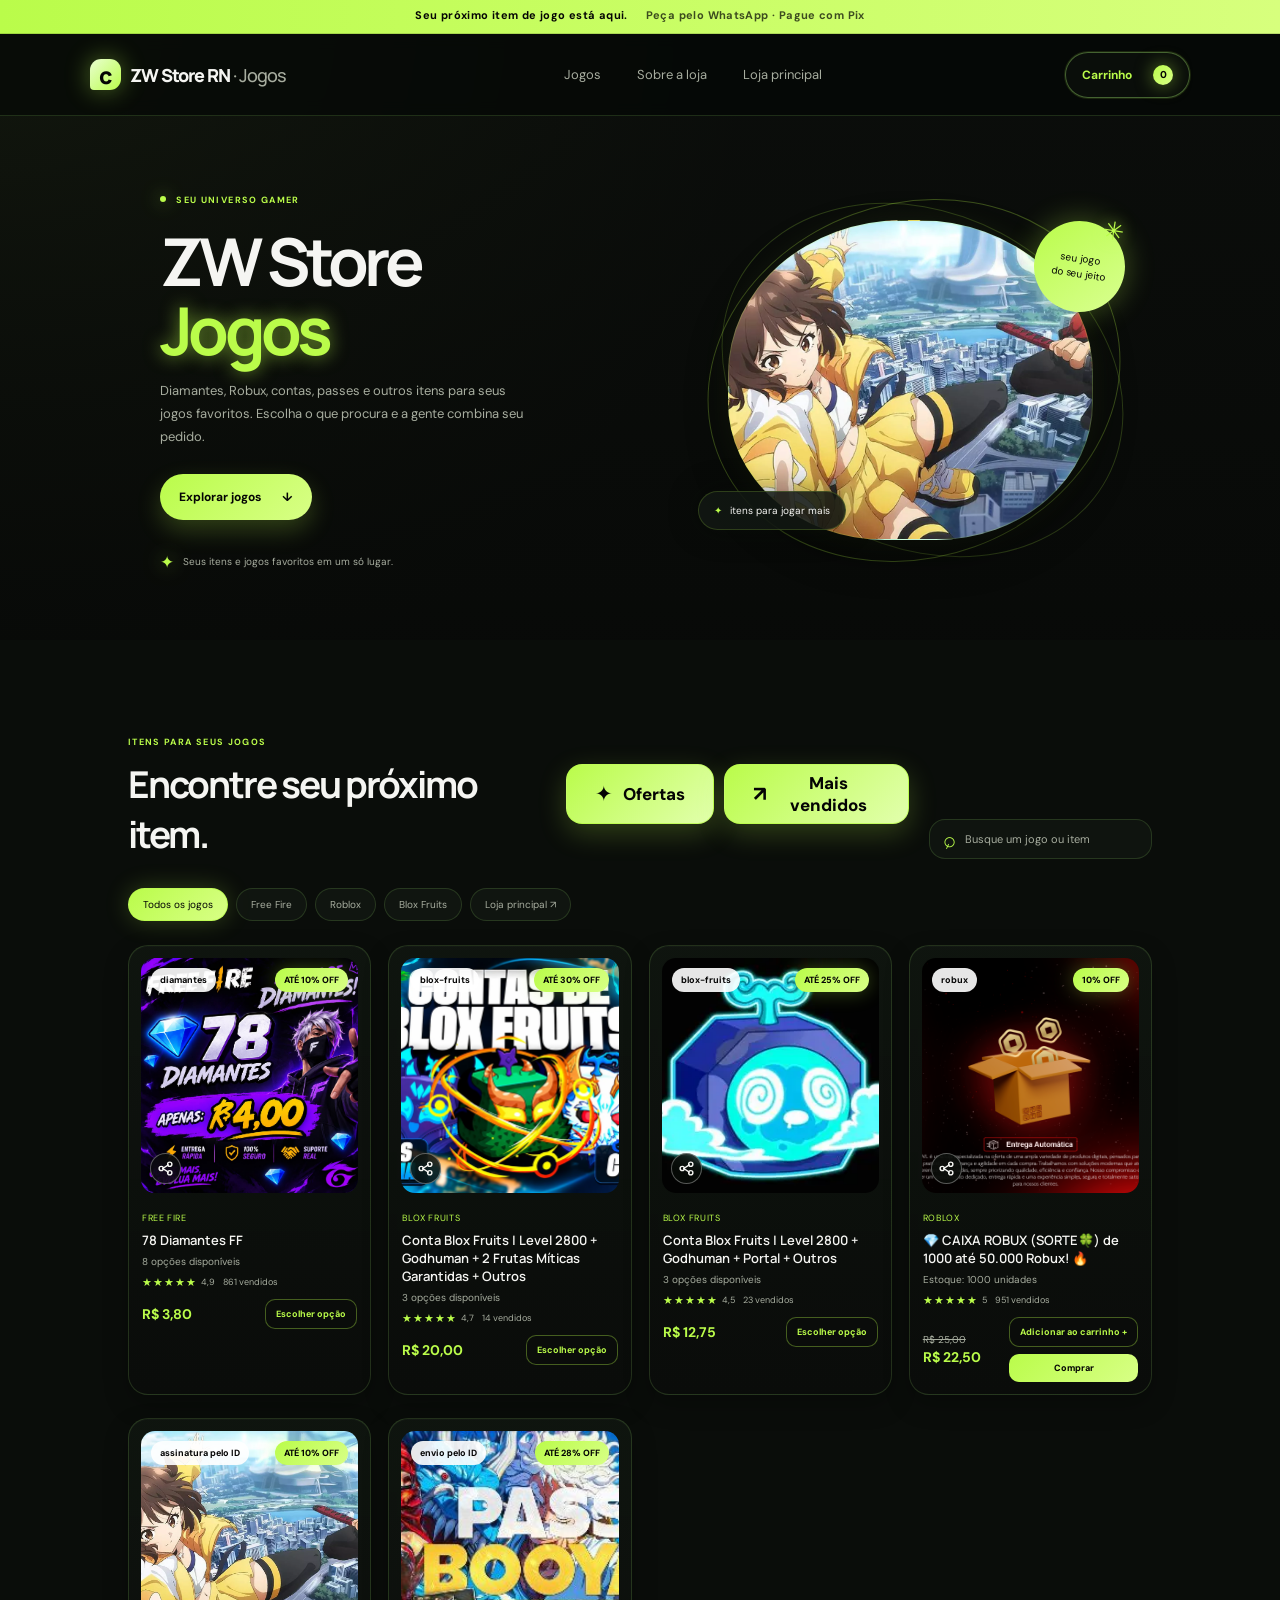
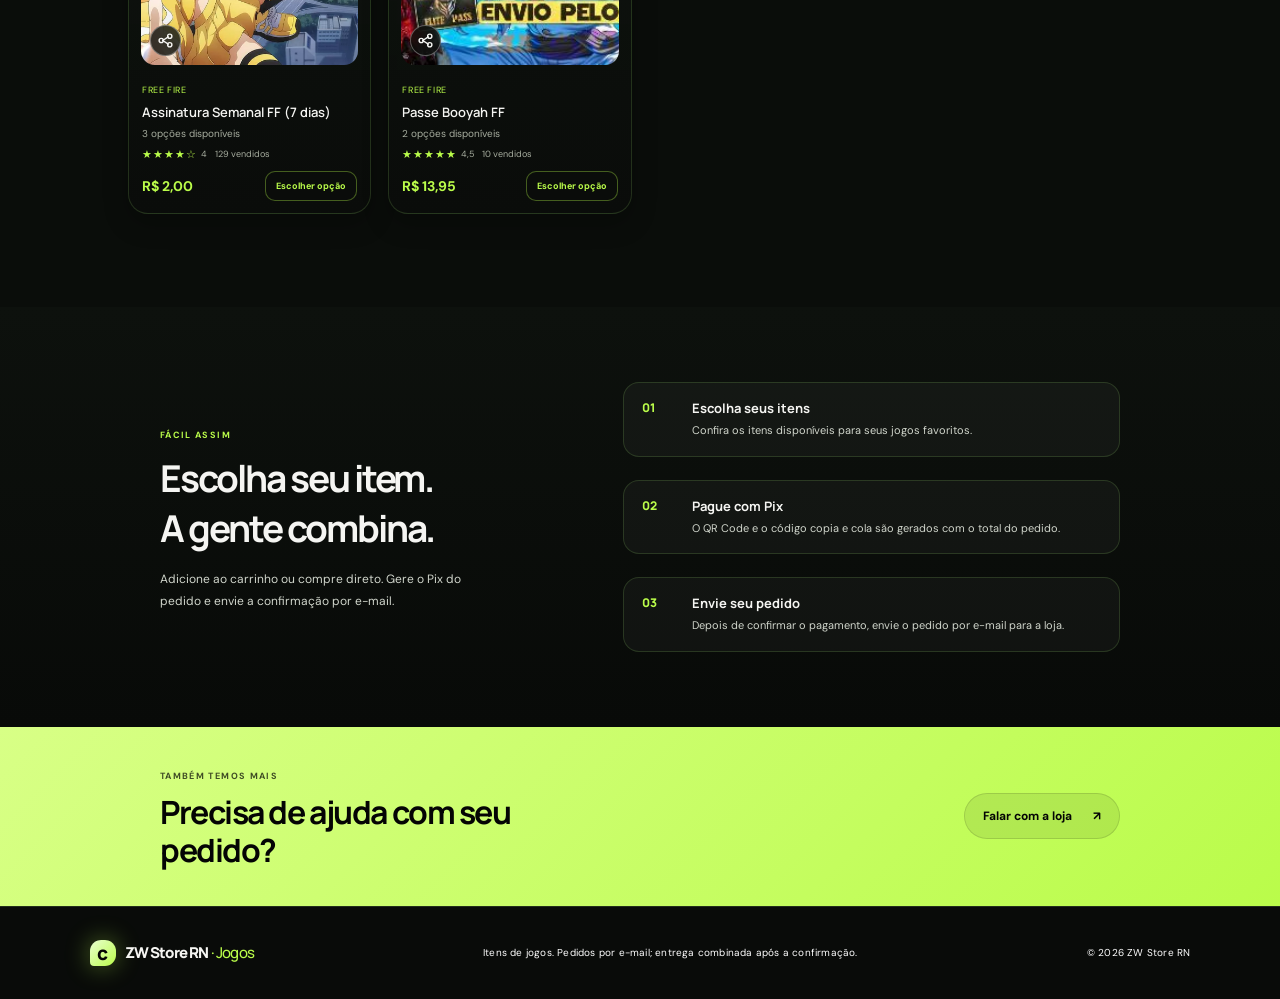
==== commit 91eca275: "me perdi" ====
--- a/jogos.html
+++ b/jogos.html
@@ -16,7 +16,7 @@
       rel="stylesheet"
     />
     <link rel="stylesheet" href="style.css" />
-    <script src="account-system.js" defer></script>
+    <!-- <script src="account-system.js" defer></script> -->
     <script src="app.js" defer></script>
   </head>
   <body data-catalog="games">
@@ -32,11 +32,11 @@
       </a>
       <nav class="main-nav" aria-label="Navegação principal">
         <a href="#produtos">Jogos</a>
-        <a href="./index.html#conta">Minha Conta</a>
+        <!-- <a href="./index.html#conta">Minha Conta</a> -->
         <a href="#sobre">Sobre a loja</a>
         <a href="./index.html">Loja principal</a>
       </nav>
-      <a class="header-cta account-trigger" href="./index.html#conta">Minha Conta</a>
+      <!-- <a class="header-cta account-trigger" href="./index.html#conta">Minha Conta</a> -->
       <button class="header-cta cart-trigger" id="cart-open" type="button" aria-haspopup="dialog" aria-controls="cart-dialog">
         Carrinho <span class="cart-count" id="cart-count">0</span>
       </button>
@@ -102,7 +102,12 @@
           <button class="product-detail-close" id="product-detail-close" type="button" aria-label="Fechar detalhes do produto">×</button>
           <div class="product-detail-image-wrap">
             <img class="product-detail-image" id="product-detail-image" alt="" />
+            <video class="product-detail-video" id="product-detail-video" controls playsinline preload="metadata" hidden aria-label="Vídeo do produto"></video>
             <span class="product-detail-discount-badge" id="product-detail-discount-badge" hidden></span>
+            <button class="product-detail-image-nav product-detail-image-previous" id="product-detail-image-previous" type="button" aria-label="Mídia anterior" hidden>‹</button>
+            <button class="product-detail-image-nav product-detail-image-next" id="product-detail-image-next" type="button" aria-label="Próxima mídia" hidden>›</button>
+            <span class="product-detail-image-count" id="product-detail-image-count" aria-live="polite" hidden></span>
+            <div class="product-detail-thumbnails" id="product-detail-thumbnails" role="group" aria-label="Fotos e vídeos do produto" hidden></div>
             <button class="share-product-button" id="product-detail-share" type="button" aria-label="Compartilhar este produto" title="Ícone de compartilhamento de Dave Gandy (Icon-Icons.com)"><svg class="share-icon" viewBox="0 0 24 24" aria-hidden="true"><path d="M8 12 16 7M8 12l8 5" /><circle cx="6" cy="12" r="3" /><circle cx="18" cy="6" r="3" /><circle cx="18" cy="18" r="3" /></svg></button>
           </div>
           <div class="product-detail-content">
@@ -192,13 +197,13 @@
             <div class="cart-discount" id="cart-volume-discount-row" hidden><span id="cart-volume-discount-label"></span><strong id="cart-volume-discount"></strong></div>
             <div class="cart-total"><span>Total dos produtos</span><strong id="cart-total"></strong></div>
             <p class="cart-promotion-hint" id="cart-discount-hint" hidden></p>
-            <label class="cart-coupon-field" for="cart-coupon-select">
+            <!-- <label class="cart-coupon-field" for="cart-coupon-select">
               Cupom da sua conta
               <select id="cart-coupon-select">
                 <option value="">Não usar cupom</option>
               </select>
             </label>
-            <div class="cart-discount" id="account-coupon-row" hidden><span id="account-coupon-label">Cupom</span><strong id="account-coupon-discount"></strong></div>
+            <div class="cart-discount" id="account-coupon-row" hidden><span id="account-coupon-label">Cupom</span><strong id="account-coupon-discount"></strong></div> -->
             <p>O pedido será enviado por e-mail; entrega combinada após a confirmação.</p>
             <form class="customer-form" id="game-customer-form" hidden>
               <h3>Dados do jogo</h3>
--- a/style.css
+++ b/style.css
@@ -486,8 +486,24 @@
 .product-detail-backdrop { position: fixed; inset: 0; z-index: 12; display: grid; place-items: center; padding: 20px; background: rgba(0, 0, 0, .78); }
 .product-detail-backdrop[hidden] { display: none; }
 .product-detail-dialog { position: relative; width: min(100%, 760px); max-height: min(90vh, 760px); display: grid; grid-template-columns: minmax(0, 1fr) minmax(0, 1fr); overflow-y: auto; border: 1px solid var(--line-strong); border-radius: 22px; color: var(--white); background: #0b0f0c; box-shadow: 0 24px 80px rgba(0, 0, 0, .65); }
-.product-detail-image-wrap { position: relative; width: 100%; height: min(70vh, 560px); min-height: 0; align-self: start; background: var(--panel); }
+.product-detail-image-wrap { position: relative; width: 100%; height: min(70vh, 560px); min-height: 0; align-self: start; overflow: hidden; background: var(--panel); }
 .product-detail-image { display: block; width: 100%; height: 100%; object-fit: contain; }
+.product-detail-image[hidden],
+.product-detail-video[hidden] { display: none; }
+.product-detail-video { display: block; width: 100%; height: 100%; background: #000; object-fit: contain; }
+.product-detail-image-nav { position: absolute; top: 50%; z-index: 2; display: grid; width: 38px; height: 48px; place-items: center; transform: translateY(-50%); border: 1px solid rgba(255,255,255,.2); border-radius: 12px; color: var(--white); background: rgba(0,0,0,.62); font: inherit; font-size: 32px; line-height: 1; cursor: pointer; }
+.product-detail-image-nav:hover { border-color: var(--green); color: var(--green); }
+.product-detail-image-nav[hidden] { display: none; }
+.product-detail-image-previous { left: 12px; }
+.product-detail-image-next { right: 12px; }
+.product-detail-image-count { position: absolute; bottom: 76px; left: 50%; z-index: 2; transform: translateX(-50%); padding: 5px 9px; border-radius: 999px; color: var(--white); background: rgba(0,0,0,.72); font-size: 11px; }
+.product-detail-image-count[hidden] { display: none; }
+.product-detail-thumbnails { position: absolute; right: 12px; bottom: 12px; left: 12px; z-index: 2; display: flex; gap: 7px; overflow-x: auto; padding: 5px; border-radius: 12px; background: rgba(0,0,0,.62); scrollbar-color: var(--green) transparent; }
+.product-detail-thumbnails[hidden] { display: none; }
+.product-detail-thumbnail { flex: 0 0 48px; width: 48px; height: 48px; overflow: hidden; padding: 0; border: 1px solid rgba(255,255,255,.3); border-radius: 8px; background: var(--panel); cursor: pointer; }
+.product-detail-thumbnail[aria-pressed="true"] { border: 2px solid var(--green); }
+.product-detail-thumbnail img { display: block; width: 100%; height: 100%; object-fit: cover; }
+.product-detail-thumbnail-video { display: grid; width: 100%; height: 100%; place-items: center; color: var(--green); background: linear-gradient(135deg, #171d17, #080a08); font-size: 19px; }
 .product-detail-discount-badge { position: absolute; top: 16px; right: 16px; z-index: 1; padding: 8px 11px; border-radius: 999px; color: var(--black); background: linear-gradient(135deg, var(--green), #d8ff86); font-size: 12px; font-weight: 800; box-shadow: 0 0 20px rgba(186, 252, 74, .3); }
 .product-detail-discount-badge[hidden] { display: none; }
 .product-detail-content { display: flex; flex-direction: column; justify-content: center; gap: 14px; padding: 38px 30px; }
@@ -561,6 +577,9 @@
   .product-detail-backdrop { padding: 12px; }
   .product-detail-dialog { width: min(100%, 420px); max-height: 92vh; grid-template-columns: 1fr; }
   .product-detail-image-wrap { height: min(38vh, 290px); min-height: 0; }
+  .product-detail-thumbnails { right: 8px; bottom: 8px; left: 8px; gap: 5px; }
+  .product-detail-thumbnail { flex-basis: 42px; width: 42px; height: 42px; }
+  .product-detail-image-count { bottom: 66px; }
   .product-detail-content { gap: 10px; padding: 22px; }
   .product-detail-content h2 { padding-right: 28px; font-size: 22px; }
   .product-detail-description { font-size: 12px; }
@@ -595,6 +614,16 @@
 .account-secondary-button { min-height: 39px; padding: 9px 13px; border: 1px solid var(--line-strong); border-radius: 10px; color: var(--green); background: rgba(186,252,74,.06); font-size: 11px; font-weight: 700; cursor: pointer; }
 .account-secondary-button:hover { background: rgba(186,252,74,.13); }
 .account-secondary-button:disabled { cursor: not-allowed; opacity: .55; }
+.account-signup-email { display: grid; gap: 6px; margin: 0 0 12px; }
+.account-signup-email[hidden] { display: none; }
+.account-signup-email p { margin: 0; color: var(--muted); font-size: 10px; line-height: 1.5; }
+.account-signup-email a { display: inline-flex; align-items: center; justify-content: center; justify-self: start; text-decoration: none; }
+.subscription-payment { display: grid; justify-items: center; gap: 12px; margin-top: 16px; padding: 16px 12px; border: 1px solid var(--line); border-radius: 14px; text-align: center; }
+.subscription-payment[hidden] { display: none; }
+.subscription-payment h4 { margin: 0; color: var(--white); font-size: 15px; }
+.subscription-payment > p { margin: 0; color: var(--muted); font-size: 10px; line-height: 1.6; }
+.subscription-payment .payment-notice { color: var(--muted); font-size: 10px; line-height: 1.5; }
+.subscription-payment > a { display: flex; align-items: center; justify-content: center; text-align: center; text-decoration: none; }
 .wheel-card { display: flex; flex-direction: column; align-items: center; text-align: center; }
 .wheel-card .eyebrow { margin-bottom: 8px; }
 .wheel-intro { max-width: 360px; }
@@ -631,6 +660,19 @@
 .cart-coupon-field { display: grid; gap: 6px; margin-top: 13px; }
 .cart-coupon-field select { cursor: pointer; }
 .cart-coupon-field select option { color: var(--white); background: var(--panel); }
+.admin-dashboard-heading { display: flex; align-items: center; justify-content: space-between; gap: 16px; }
+.admin-dashboard-heading h3 { margin: 7px 0 0; font-size: 24px; }
+.admin-account-badge { padding: 8px 11px; border: 1px solid var(--line-strong); border-radius: 999px; color: var(--green); background: rgba(186,252,74,.07); font-size: 10px; font-weight: 700; white-space: nowrap; }
+.admin-overview { display: grid; grid-template-columns: repeat(3, minmax(0, 1fr)); gap: 10px; margin: 20px 0; }
+.admin-overview article { display: grid; gap: 7px; padding: 14px; border: 1px solid var(--line); border-radius: 13px; background: rgba(0,0,0,.2); }
+.admin-overview article span { color: var(--muted); font-size: 10px; }
+.admin-overview article strong { color: var(--green); font-family: Manrope, sans-serif; font-size: 24px; }
+.admin-search-row { display: grid; grid-template-columns: minmax(0, 1fr) 150px; align-items: center; gap: 8px 12px; }
+.admin-search-row label { color: var(--muted); font-size: 11px; font-weight: 700; }
+.admin-search-row input, .admin-search-row select { width: 100%; min-height: 42px; padding: 9px 11px; border: 1px solid var(--line); border-radius: 10px; outline: 0; color: var(--white); background: var(--panel-3); font: inherit; font-size: 11px; }
+.admin-search-row input:focus, .admin-search-row select:focus { border-color: var(--green); box-shadow: 0 0 0 3px rgba(186,252,74,.1); }
+.admin-search-row select option { color: var(--white); background: var(--panel); }
+.admin-data-notice { margin: 12px 0 0 !important; color: #ffcfad !important; font-size: 10px !important; line-height: 1.5 !important; }
 
 @media (max-width: 800px) {
   .account-section { padding-right: 7%; padding-left: 7%; }
@@ -647,6 +689,12 @@
   .account-trigger { padding: 9px 10px; gap: 0; font-size: 9px; }
   .site-header .brand-name { font-size: 15px; }
   .site-header .brand-icon { width: 27px; height: 27px; }
+  .admin-overview { gap: 6px; }
+  .admin-overview article { padding: 10px 8px; }
+  .admin-overview article span { font-size: 9px; }
+  .admin-overview article strong { font-size: 20px; }
+  .admin-search-row { grid-template-columns: minmax(0, 1fr); }
+  .admin-filter-label { margin-top: 6px; }
 }
 @media (prefers-reduced-motion: reduce) {
   .discount-wheel { transition-duration: .01ms; }
